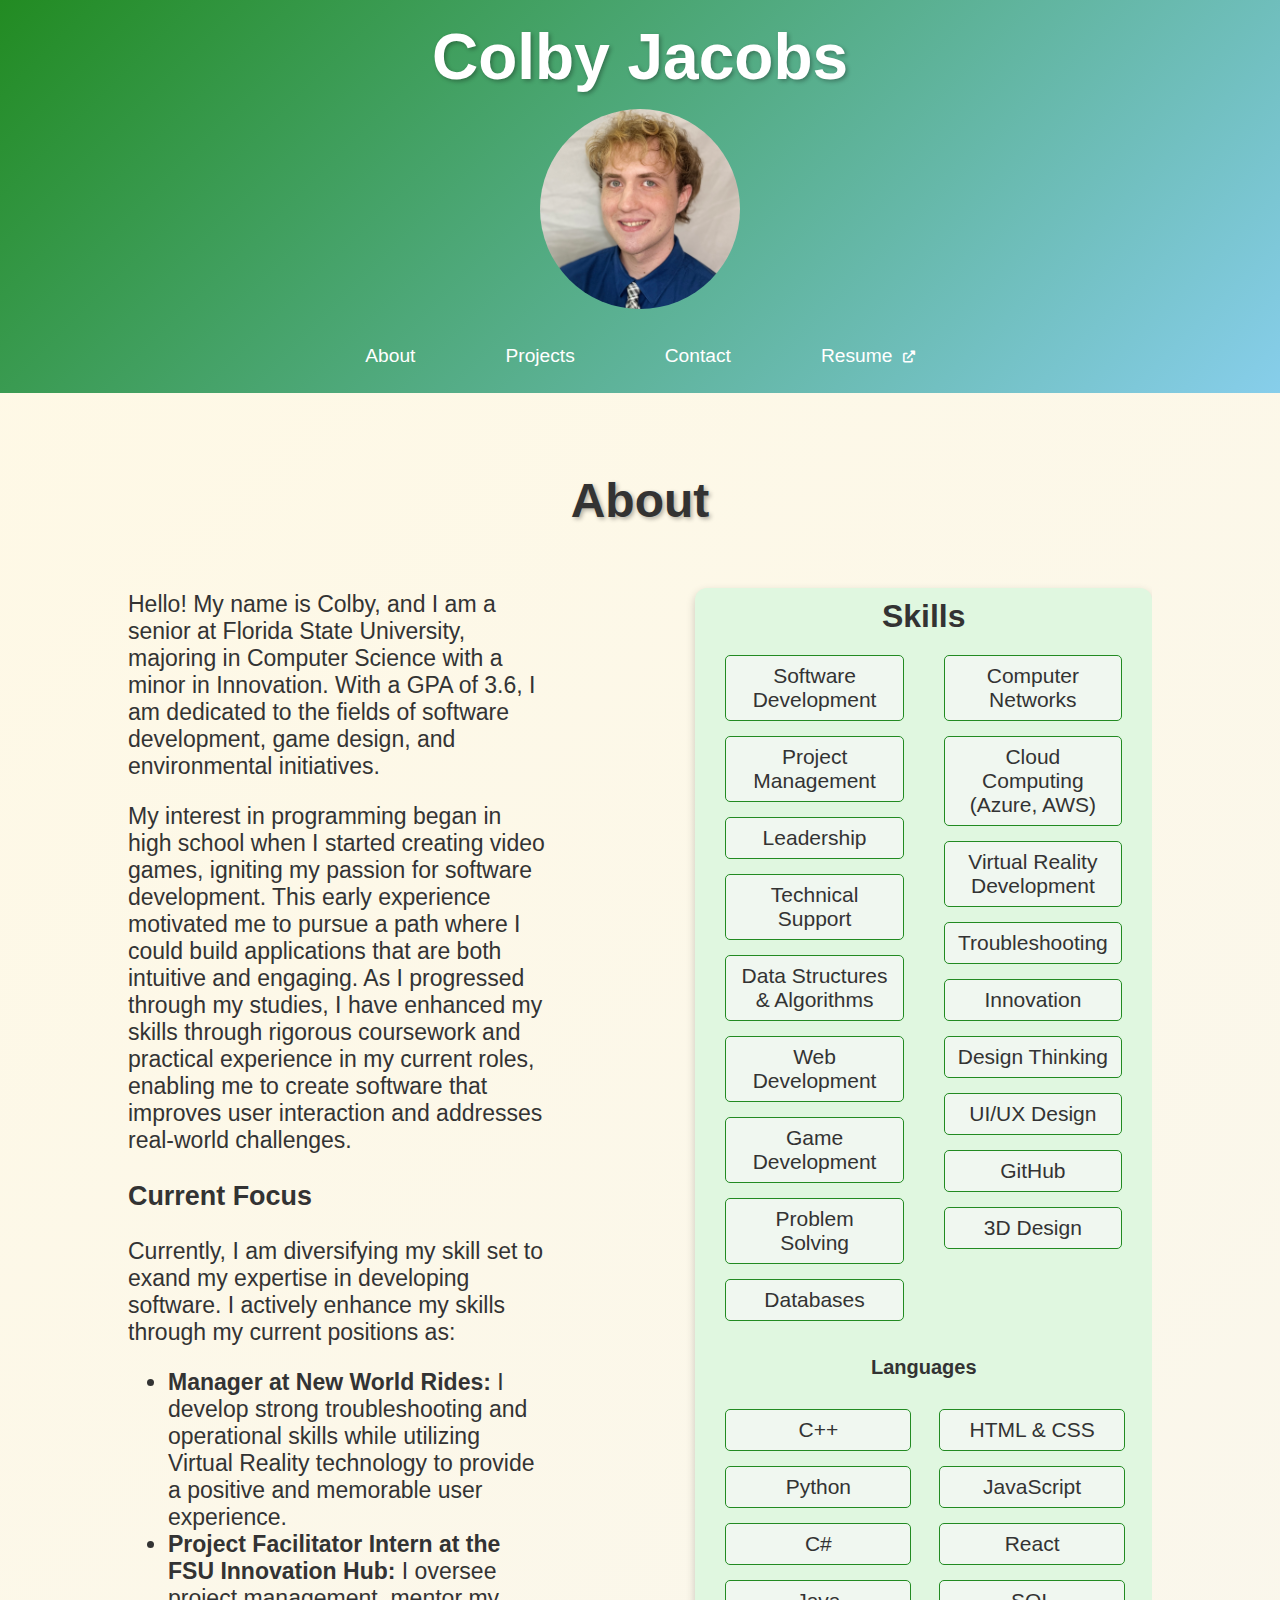
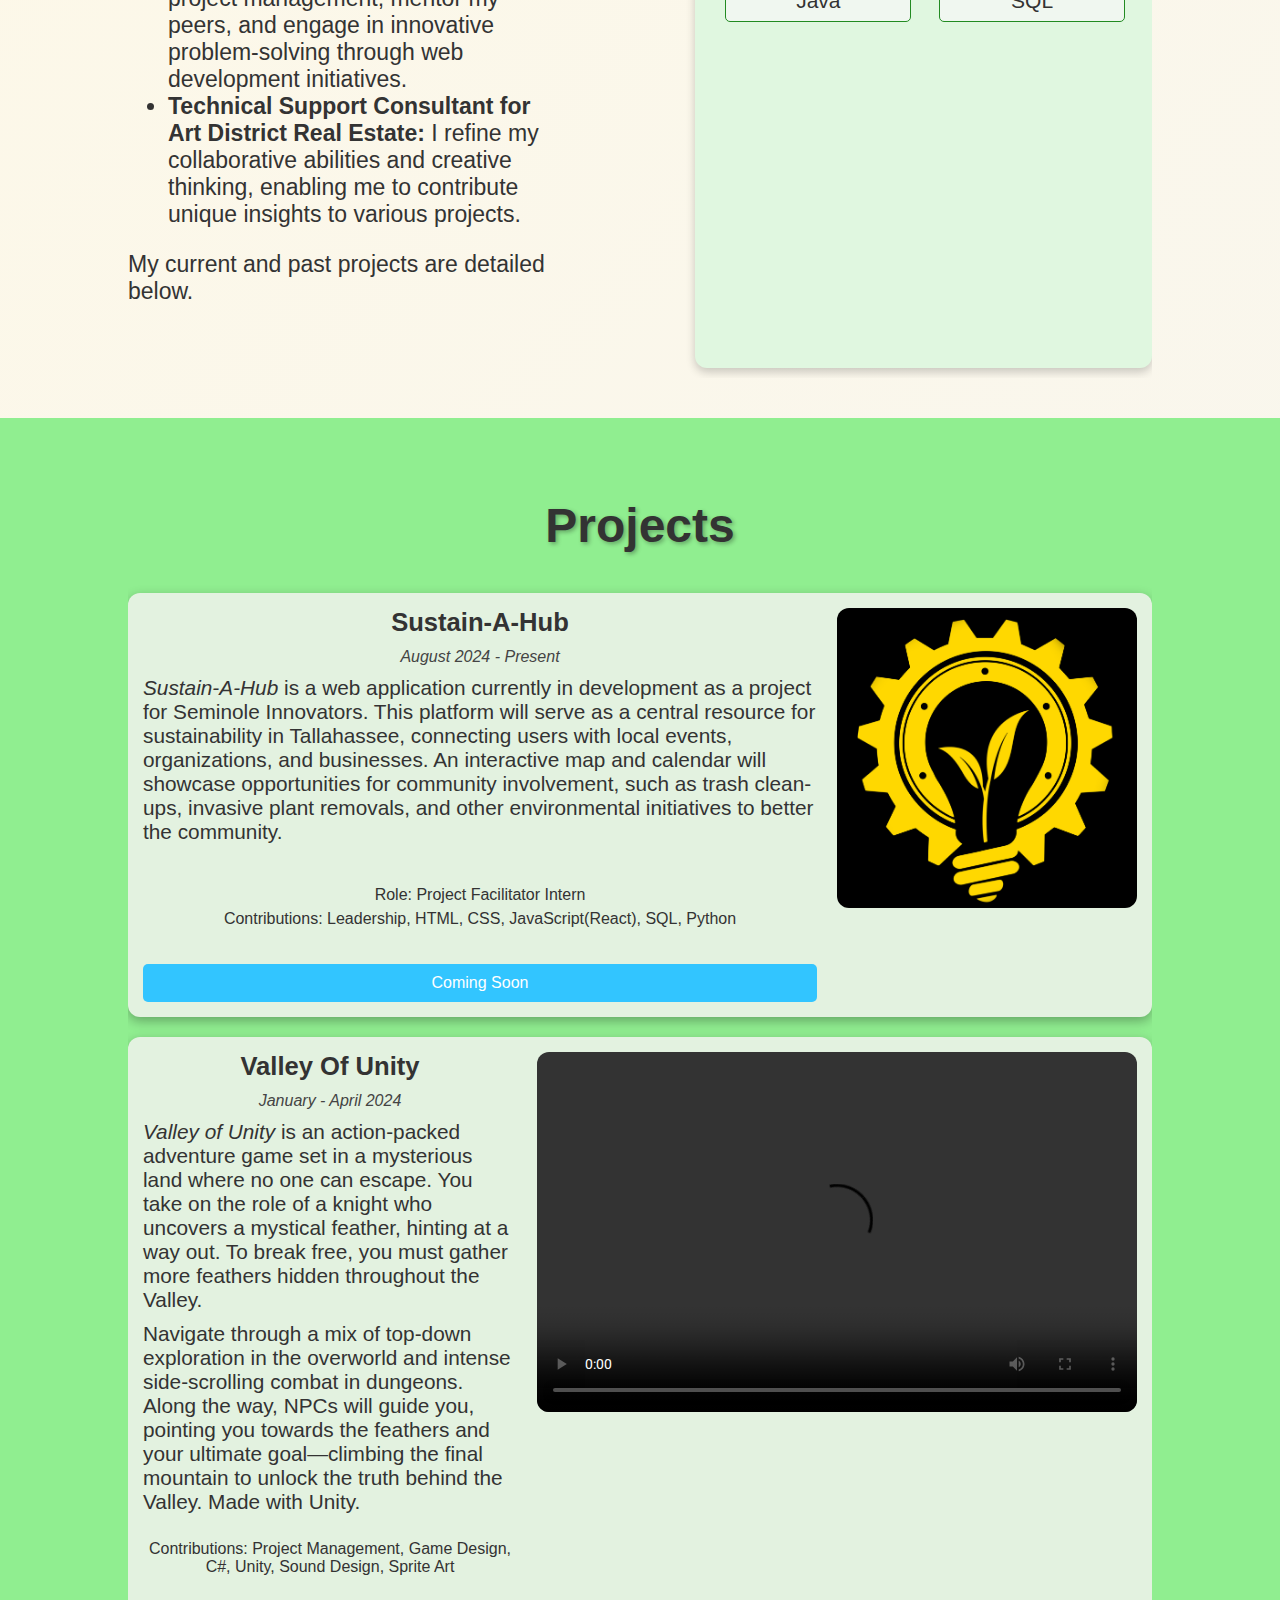
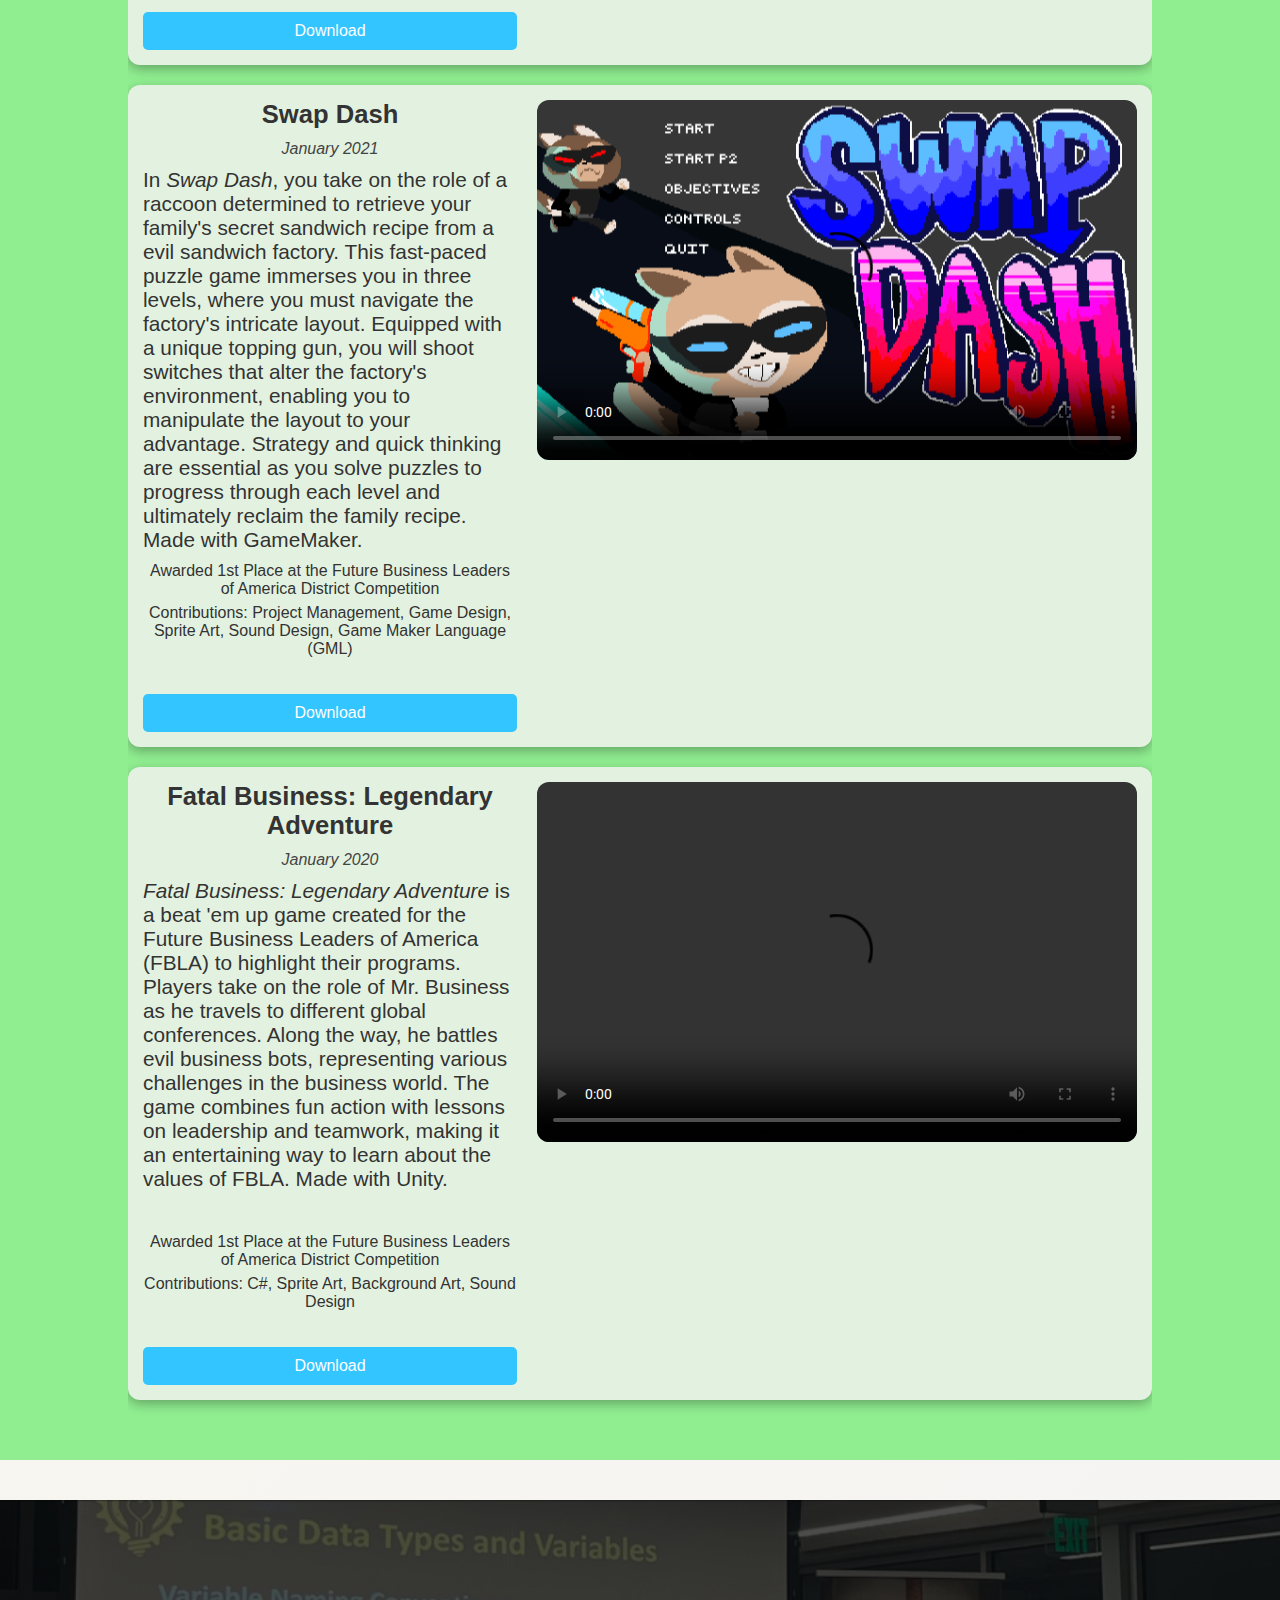
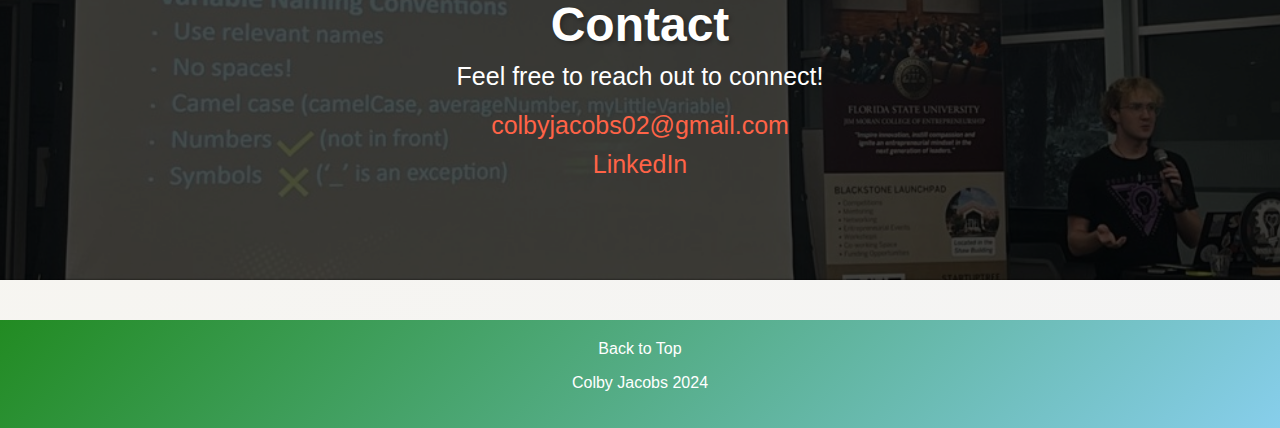
==== index.html @ 6edca294 "added external link symbol to resume button" ====
<!DOCTYPE html>
<html lang="en">
<head>
    <meta charset="UTF-8">
    <meta name="viewport" content="width=device-width, initial-scale=1.0">
    <title>Colby Jacobs' Portfolio</title>
    <link rel="stylesheet" href="styles.css">
    <link href="https://fonts.googleapis.com/css2?family=Roboto:wght@400;700&display=swap" rel="stylesheet">
    <link rel="stylesheet" href="https://cdnjs.cloudflare.com/ajax/libs/font-awesome/6.0.0-beta3/css/all.min.css">
</head>
</head>

<!-- Google tag (gtag.js) -->
<script async src="https://www.googletagmanager.com/gtag/js?id=G-H935GW9K9K"></script>
<script>
  window.dataLayer = window.dataLayer || [];
  function gtag(){dataLayer.push(arguments);}
  gtag('js', new Date());

  gtag('config', 'G-H935GW9K9K');
</script>

<div id="top"></div>
<body>
    <header>
        <div class="container">
            <h1>Colby Jacobs</h1>
            <img src="images/profile.jpg" alt="Profile Picture of Colby Jacobs" class="profile-picture">
            <nav>
                <ul>
                    <li><a href="#about">About</a></li>
                    <li><a href="#projects">Projects</a></li>
                    <li><a href="#contact">Contact</a></li>
                    <li><a href="cjacobs-resume-web.pdf" target="_blank">
                        Resume <i class="fas fa-external-link-alt"></i>
                    </a></li>
                </ul>
            </nav>
        </div>
    </header>

    <section id="about" class="about">
        <div class="container">
            <h2>About</h2>
            <div class="about-content">
                <!-- Left column for text -->
                <div class="about-text">
                    <p>
                        Hello! My name is Colby, and I am a senior at Florida State University, majoring in Computer Science with a minor in Innovation. With a GPA of 3.6, I am dedicated to the fields of software development, game design, and environmental initiatives.
                    </p>
                    
                    <p>
                        My interest in programming began in high school when I started creating video games, igniting my passion for software development. This early experience motivated me to pursue a path where I could build applications that are both intuitive and engaging. As I progressed through my studies, I have enhanced my skills through rigorous coursework and practical experience in my current roles, enabling me to create software that improves user interaction and addresses real-world challenges.                    </p>
                    
                    <h3>Current Focus</h3>
                    <p>
                        Currently, I am diversifying my skill set to exand my expertise in developing software. I actively enhance my skills through my current positions as:
                    </p>
                    
                    <ul>
                        <li><strong>Manager at New World Rides:</strong> I develop strong troubleshooting and operational skills while utilizing Virtual Reality technology to provide a positive and memorable user experience.</li>
                        <li><strong>Project Facilitator Intern at the FSU Innovation Hub:</strong> I oversee project management, mentor my peers, and engage in innovative problem-solving through web development initiatives.</li>
                        <li><strong>Technical Support Consultant for Art District Real Estate:</strong> I refine my collaborative abilities and creative thinking, enabling me to contribute unique insights to various projects.</li>
                    </ul>
                    
                    <p>
                        My current and past projects are detailed below.
                    </p>
                </div>

                <!-- Right column for skills -->
                <div class="skills-container">
                    <div class="skills-header"><b>Skills</b></div>
                    <div class="skills-lists">
                        <ul class="about-skills">
                            <li>Software Development</li>
                            <li>Project Management</li>
                            <li>Leadership</li>
                            <li>Technical Support</li>
                            <li>Data Structures & Algorithms</li>
                            <li>Web Development</li>
                            <li>Game Development</li>
                            <li>Problem Solving</li>
                            <li>Databases</li>
                        </ul>
                        <ul class="about-skills">
                            <li>Computer Networks</li>
                            <li>Cloud Computing (Azure, AWS)</li>
                            <li>Virtual Reality Development</li>
                            <li>Troubleshooting</li>
                            <li>Innovation</li>
                            <li>Design Thinking</li>
                            <li>UI/UX Design</li>
                            <li>GitHub</li>
                            <li>3D Design</li>
                        </ul>
                    </div> 
                    <p style="font-size: 20px;"><b>Languages</b></p>
                    <div class="lang-lists">
                        <ul class="about-skills">
                            <li>C++</li>
                            <li>Python</li>
                            <li>C#</li>
                            <li>Java</li>
                        </ul>
                        <ul class="about-skills">
                            <li>HTML & CSS</li>
                            <li>JavaScript</li>
                            <li>React</li>
                            <li>SQL</li>
                        </ul>      
                    </div>             
                </div>
            </div>
        </div>
    </section>

    <section id="projects" class="projects">
        <div class="container">
            <h2>Projects</h2>

            <div class="project">
                <div class="project-info">
                    <h3 class="project-title">Sustain-A-Hub</h3>
                    <p class="project-timeframe">August 2024 - Present</p>
                    <p class="project-description"><em>Sustain-A-Hub</em> is a web application currently in development as a project for Seminole Innovators. This platform will serve as a central resource for sustainability in Tallahassee, connecting users with local events, organizations, and businesses. An interactive map and calendar will showcase opportunities for community involvement, such as trash clean-ups, invasive plant removals, and other environmental initiatives to better the community.</p>
                    <p></p>
                    <p style="margin: 0 0 -10px 0;">Role: Project Facilitator Intern</p>
                    <p>Contributions: Leadership, HTML, CSS, JavaScript(React), SQL, Python </p>
                    <a href="#0" class="btn">Coming Soon</a>
                </div>
                <img src="images/Sustain-a-hub.png" alt="Sustain-A-Hub Project logo" class="project-image" style="width: 100%; height: auto;">
            </div>

            <div class="project">
                <div class="project-info">
                    <h3 class="project-title">Valley Of Unity</h3>
                    <p class="project-timeframe">January - April 2024</p>
                    <p class="project-description"><em>Valley of Unity</em> is an action-packed adventure game set in a mysterious land where no one can escape. You take on the role of a knight who uncovers a mystical feather, hinting at a way out. To break free, you must gather more feathers hidden throughout the Valley.</p>
                    <p class="project-description">Navigate through a mix of top-down exploration in the overworld and intense side-scrolling combat in dungeons. Along the way, NPCs will guide you, pointing you towards the feathers and your ultimate goal—climbing the final mountain to unlock the truth behind the Valley. Made with Unity.</p>
                    <p>Contributions: Project Management, Game Design, C#, Unity, Sound Design, Sprite Art</p>
                    <a href="https://drive.google.com/uc?export=download&id=1lDNPbVfURGzttpYYLi7DtZFWx8GDNQtU" class="btn">Download</a>
                </div>
                <video class="project-video" controls>
                    <source src="videos/valleyofunity.mp4" type="video/mp4">
                    Your browser does not support the video tag.
                </video>
            </div>
            
            <div class="project">
                <div class="project-info">
                    <h3 class="project-title">Swap Dash</h3>
                    <p class="project-timeframe">January 2021</p>
                    <p class="project-description">In <em>Swap Dash</em>, you take on the role of a raccoon determined to retrieve your family's secret sandwich recipe from a evil sandwich factory. This fast-paced puzzle game immerses you in three levels, where you must navigate the factory's intricate layout. Equipped with a unique topping gun, you will shoot switches that alter the factory's environment, enabling you to manipulate the layout to your advantage. Strategy and quick thinking are essential as you solve puzzles to progress through each level and ultimately reclaim the family recipe. Made with GameMaker.</p>
                    
                    <p style="margin: 0 0 -10px 0;">Awarded 1st Place at the Future Business Leaders of America District Competition</p>
                    <p>Contributions: Project Management, Game Design, Sprite Art, Sound Design, Game Maker Language (GML)</p>
                    <a href="https://drive.google.com/uc?export=download&id=16qneKSmQ12bWwo38MhOiFykYhA-fGAc8" class="btn">Download</a>
                </div>
                <video class="project-video" controls poster="images/swap.png">
                    <source src="videos/swap-dash.mp4" type="video/mp4">
                    Your browser does not support the video tag.
                </video>
            </div>
            
            <div class="project">
                <div class="project-info">
                    <h3 class="project-title">Fatal Business: Legendary Adventure</h3>
                    <p class="project-timeframe">January 2020</p>
                    <p class="project-description"><em>Fatal Business: Legendary Adventure</em> is a beat 'em up game created for the Future Business Leaders of America (FBLA) to highlight their programs. Players take on the role of Mr. Business as he travels to different global conferences. Along the way, he battles evil business bots, representing various challenges in the business world. The game combines fun action with lessons on leadership and teamwork, making it an entertaining way to learn about the values of FBLA. Made with Unity.</p>
                    <p></p>
                    <p style="margin: 0 0 -10px 0;">Awarded 1st Place at the Future Business Leaders of America District Competition</p>
                    <p>Contributions: C#, Sprite Art, Background Art, Sound Design</p>
                    <a href="https://drive.google.com/uc?export=download&id=1ybkEIyjGLUt0apLmZnRZWoVrBH60aLcM" class="btn">Download</a>
                </div>
                <video class="project-video" controls>
                    <source src="videos/fatal-business.mp4" type="video/mp4">
                    Your browser does not support the video tag.
                </video>
            </div>

        </div>
    </section>

    <section id="contact" class="contact">
        <div class="contact-hero">
            <div class="container">
                <h2 style="margin: -10px 0 0 0;">Contact</h2>
                <p class="contacts">Feel free to reach out to connect!</p>
                <p class="contacts a"><a href="mailto:colbyjacobs02@gmail.com">colbyjacobs02@gmail.com</a></p>
                <p class="contacts a" style="margin: 0 0 -5px 0;"><a href="https://www.linkedin.com/in/colby-jacobs">LinkedIn</a></p>
            </div>
        </div>
    </section>

    <footer>
        <div class="container">
            <a href="#top" class="back-to-top">Back to Top</a>
            <p>Colby Jacobs 2024</p>
        </div>
    </footer>

    <script src="script.js"></script>
</body>
</html>

<script>
    // Select all video elements with the class "project-video"
    const videos = document.querySelectorAll('.project-video');

    // Function to pause all videos except the one that is currently playing
    videos.forEach(video => {
        video.addEventListener('play', () => {
            videos.forEach(otherVideo => {
                if (otherVideo !== video) {
                    otherVideo.pause(); // Pause all other videos
                }
            });
        });
    });
</script>
---- styles.css ----
html {
    scroll-behavior: smooth;
}

@font-face {
    font-family: 'Frutiger';
    src: url('frutiger.ttf') format('truetype'); 
    font-weight: normal;
    font-style: normal;
}

body {
    font-family: 'Frutiger', Arial, Helvetica, sans-serif; /* Fallbacks */
    background: linear-gradient(135deg, #FFF9E5, #F4F4F4); /* Light Cream to a lighter background */
    color: #333;
    margin: 0;
    padding: 0;
}

.container {
    width: 80%;
    margin: auto;
    overflow: hidden;
}

header {
    background: linear-gradient(135deg, #228B22, #87CEEB); /* Forest Green to Sky Blue */
    color: white;
    padding: 10px 0;
}

header .container {
    display: flex;
    flex-direction: column;
    align-items: center;
    justify-content: center; /* Ensures the content is centered vertically */
    text-align: center;
}

.profile-picture {
    width: 200px;
    height: 200px;
    border-radius: 50%;
    object-fit: cover;
    margin-top: 10px;
    margin-bottom: 20px; /* Adds space below the image */
}

header h1 {
    text-align: center;
    font-size: 4em;
    margin: 10px 0 5px 0;
    text-shadow: 2px 2px 4px rgba(0, 0, 0, 0.3); /* Text shadow for depth */
}

header h2, h2 {
    text-align: center;
    font-size: 3em; /* Ensuring consistent header size */
    text-shadow: 2px 2px 4px rgba(0, 0, 0, 0.3); /* Text shadow for depth */
}

nav {
    text-align: center;
}

nav ul {
    list-style-type: none;
    display: flex;
    justify-content: center; /* Centers the nav items */
    gap: 60px; /* Adds space between the links */
    clear: left;   
    padding: 0;
}

nav ul li a {
    padding: 10px 15px;
    text-decoration: none;
    color: white;
    font-size: 1.2em;
    transition: background-color 0.3s, color 0.3s; /* Smooth transition for hover effects */
}

nav ul li a:hover {
    background-color: #FF6347; /* Salmon Pink accent color */
    color: #FFF9E5; /* Light Cream text */
    border-radius: 5px; /* Rounded corners for the hover effect */
}

.fa-external-link-alt {
    font-size: 12px; /* Adjust the size of the icon */
    margin-left: 5px; /* Space between the text and icon */
    vertical-align: middle; /* Align with the text */
}

.about .container {
    display: flex;
    flex-direction: column;
    align-items: center;
}

.about-content {
    display: flex;
    justify-content: space-between;
    width: 100%;
    max-width: 1200px; /* Ensures a reasonable max width for the content */
}

.about-text {
    width: 65%; /* Allocating 65% width to the text */
    text-align: left;
    margin-bottom: 50px; /* Increased space below the about text */
    margin-right: 150px;
    font-size: 23px;
}

.skills-container {
    display: flex; /* Use flexbox for the container */
    flex-direction: column; /* Column layout for header and lists */
    align-items: center; /* Center-align items */
    background-color: #e0f7e0; /* Light green background */
    padding: 10px; /* Padding around the skills section */
    border-radius: 12px; /* Rounded corners for aesthetics */
    margin-top: 20px; /* Space above the skills section */
    margin-bottom: 10px;
    box-shadow: 0 4px 10px rgba(0, 0, 0, 0.2); /* Box shadow for depth */
}

.skills-header {
    font-size: 2em; /* Adjust size for skills header */
    margin-bottom: 10px; /* Space below the header */
}

.skills-lists {
    display: flex; /* Flexbox for the lists */
    justify-content: space-between; /* Distribute space evenly between lists */
    width: 100%; /* Full width for alignment */
    margin-top: 10px; /* Space above the lists */
}
.lang-lists {
    display: flex; /* Use flexbox for layout */
    justify-content: space-between; /* Space between the lists */
    width: 100%; /* Full width for alignment */
    margin-top: 10px; /* Space above the lists */
}

.lang-lists .about-skills {
    flex: 1; /* Each list takes equal space */
    margin-right: 8px; /* Space between the two lists */
}

.lang-lists .about-skills:last-child {
    margin-right: 17px; /* No margin on the last list */
}

.about-skills {
    list-style-type: none; /* Remove default bullet points */
    margin: 0 20px; /* Space between the lists */
    padding: 0; /* Remove default padding */
    flex: 1; /* Allow lists to grow equally */
    font-size: 21px;
}

.about-skills li {
    margin-bottom: 15px; /* Add spacing between each skill */
    padding: 8px 12px;
    background-color: #f0f7f0; /* Light green background */
    border: 1px solid #228B22; /* Subtle Forest Green border */
    border-radius: 5px;
    transition: background-color 0.3s, color 0.3s; /* Smooth transition for hover effects */
}

.hero {
    padding: 20px 0;
    text-align: center;
    background: #f4f4f4;
}

.about, .contact, .projects {
    padding: 40px 0;
    text-align: center;
}

.projects {
    background-color: lightgreen; /* Background for projects section */
}

.project {
    display: flex;
    align-items: flex-start; /* Aligns content properly */
    background: #e3f2e0; /* Light background for project cards */
    margin: 20px 0;
    padding: 15px;
    border-radius: 12px; /* Rounded corners for cards */
    box-shadow: 0 4px 12px rgba(0, 0, 0, 0.3); /* Box shadow for cards */
    transition: transform 0.2s
}

.project:hover {
    transform: translateY(-3px); /* Slightly raise effect on hover */
    background: linear-gradient(135deg, #e3f2e0 70%, #FF7F50 30%);
}

.project-info {
    flex: 1; /* Text section takes remaining space */
    padding-right: 20px; /* Adds space between text and image */
    display: flex;
    flex-direction: column; /* Stacks the text and button vertically */
    justify-content: space-between; /* Distributes space between elements */
}

.project-timeframe {
    font-style: italic;
    color: #444444; /* Lighter black */
    margin-bottom: 10px;
}

.project-title {
    font-size: 1.6em;
    margin: 0 0 -5px 0;
}

.project-description {
    font-size: 1.3em;
    margin: 0 0 10px 0;
    text-align: left;
}

.project-video{
    width: 100%; /* Make the video/image take full width */
    height: 360px; /* Set a fixed height */
    max-width: 600px; /* Set a maximum width to control the size */
    object-fit: cover; /* Ensures aspect ratio is maintained */
    border-radius: 12px; /* Optional: matches the card's border radius */
}

.project-image {
    width: 50%; /* Ensure the image takes full width */
    height: auto; /* Maintain aspect ratio */
    max-width: 300px; /* Set a maximum width to control the size */
    margin: 0; /* Reset margin */
    display: block; /* Make sure the image behaves like a block element */
    border-radius: 12px; /* Optional: matches the card's border radius */
}

.btn {
    display: inline-block;
    background: #32c5ff; /* boo */
    color: white;
    padding: 10px 15px;
    text-decoration: none;
    border-radius: 5px;
    transition: background 0.3s, transform 0.2s; /* Reduced movement on hover */
    margin-top: 20px; /* Adds spacing above the button */
}

.btn:hover {
    background: #1f7699; /* Darker shade */
    transform: scale(1.03); /* Slightly grow on hover */
}

/* Contact section hero image styling */
.contact-hero {
    background-image: url('images/banner.jfif'); /* Update with the path to your image */
    background-size: cover;
    background-position: center;
    background-repeat: no-repeat;
    height: 380px; /* Adjust height for hero */
    position: relative;
    color: white; /* Ensures text is visible on the image */
    text-align: center;
}

.contact-hero .container {
    position: absolute; /* Make the container absolute to cover the hero */
    top: 0; /* Position at the top */
    left: 0; /* Position at the left */
    width: 100%; /* Full width */
    height: 100%; /* Full height */
    background-color: rgba(0, 0, 0, 0.7); /* Semi-transparent background for better text visibility */
    display: flex; /* Use flexbox for centering */
    flex-direction: column; /* Align items vertically */
    justify-content: center; /* Center items vertically */
    align-items: center; /* Center items horizontally */
}

.contacts {
    font-size: 25px;
    margin: 10px 0 10px 0;
}

.contacts a {
    color: #FF6347; /* Bright coral for links */
    text-decoration: none; /* Remove underline for cleaner look */
    transition: color 0.3s; /* Add transition for smooth hover effect */
}

.contacts a:hover {
    color: #87CEEB; /* Change color on hover to sky blue */
    text-decoration: underline; /* Optional: add underline on hover */
}

.back-to-top {
    color: white; /* Set the text color to white */
    text-decoration: none; /* Remove underline from link */
    display: block; /* Make it block to ensure it appears above other text */
    margin-bottom: 10px; /* Add space below the link */
    transition: color 0.3s; /* Smooth transition for color */
}

/* Optional: Color change on hover */
.back-to-top:hover {
    color: rgba(255, 255, 255, 0.8); /* Slightly change color on hover */
}

footer {
    background: linear-gradient(135deg, #228B22, #87CEEB); /* Forest Green to Sky Blue */
    color: white;
    padding: 20px;
    text-align: center;
}
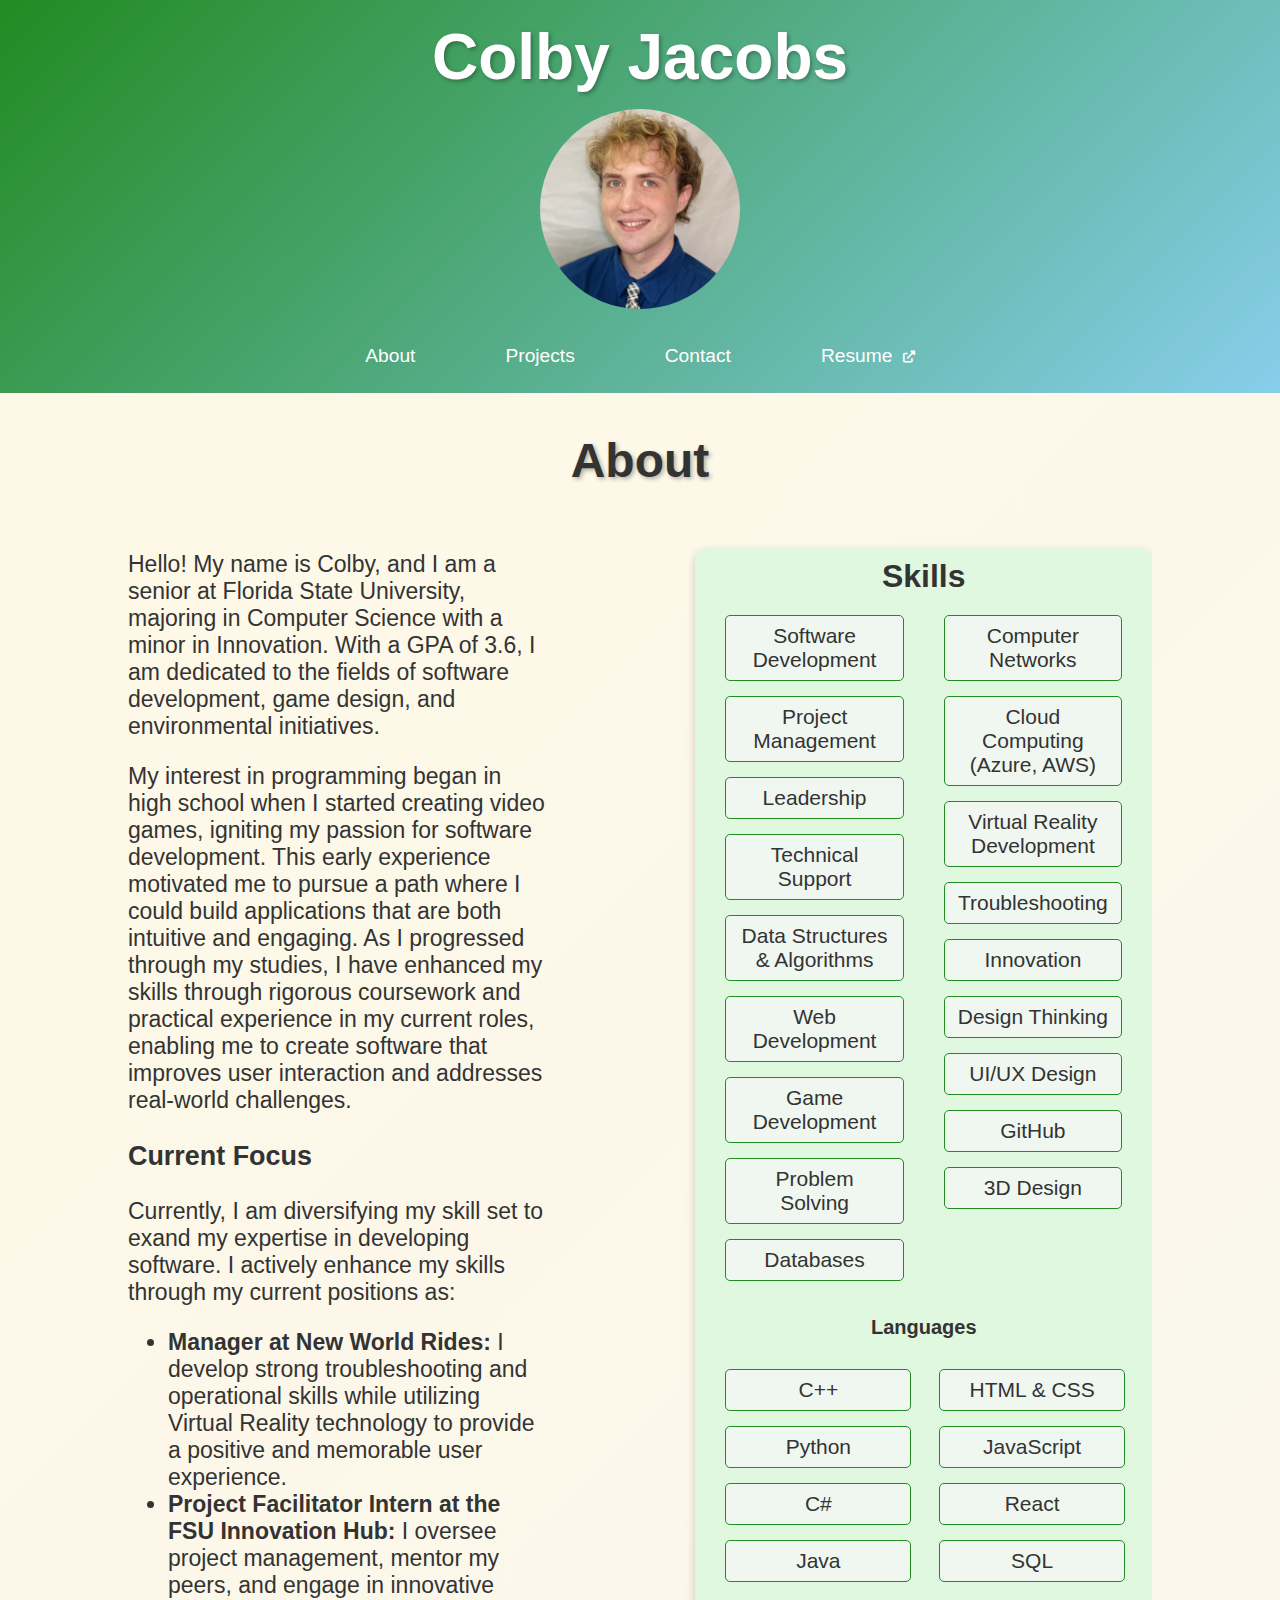
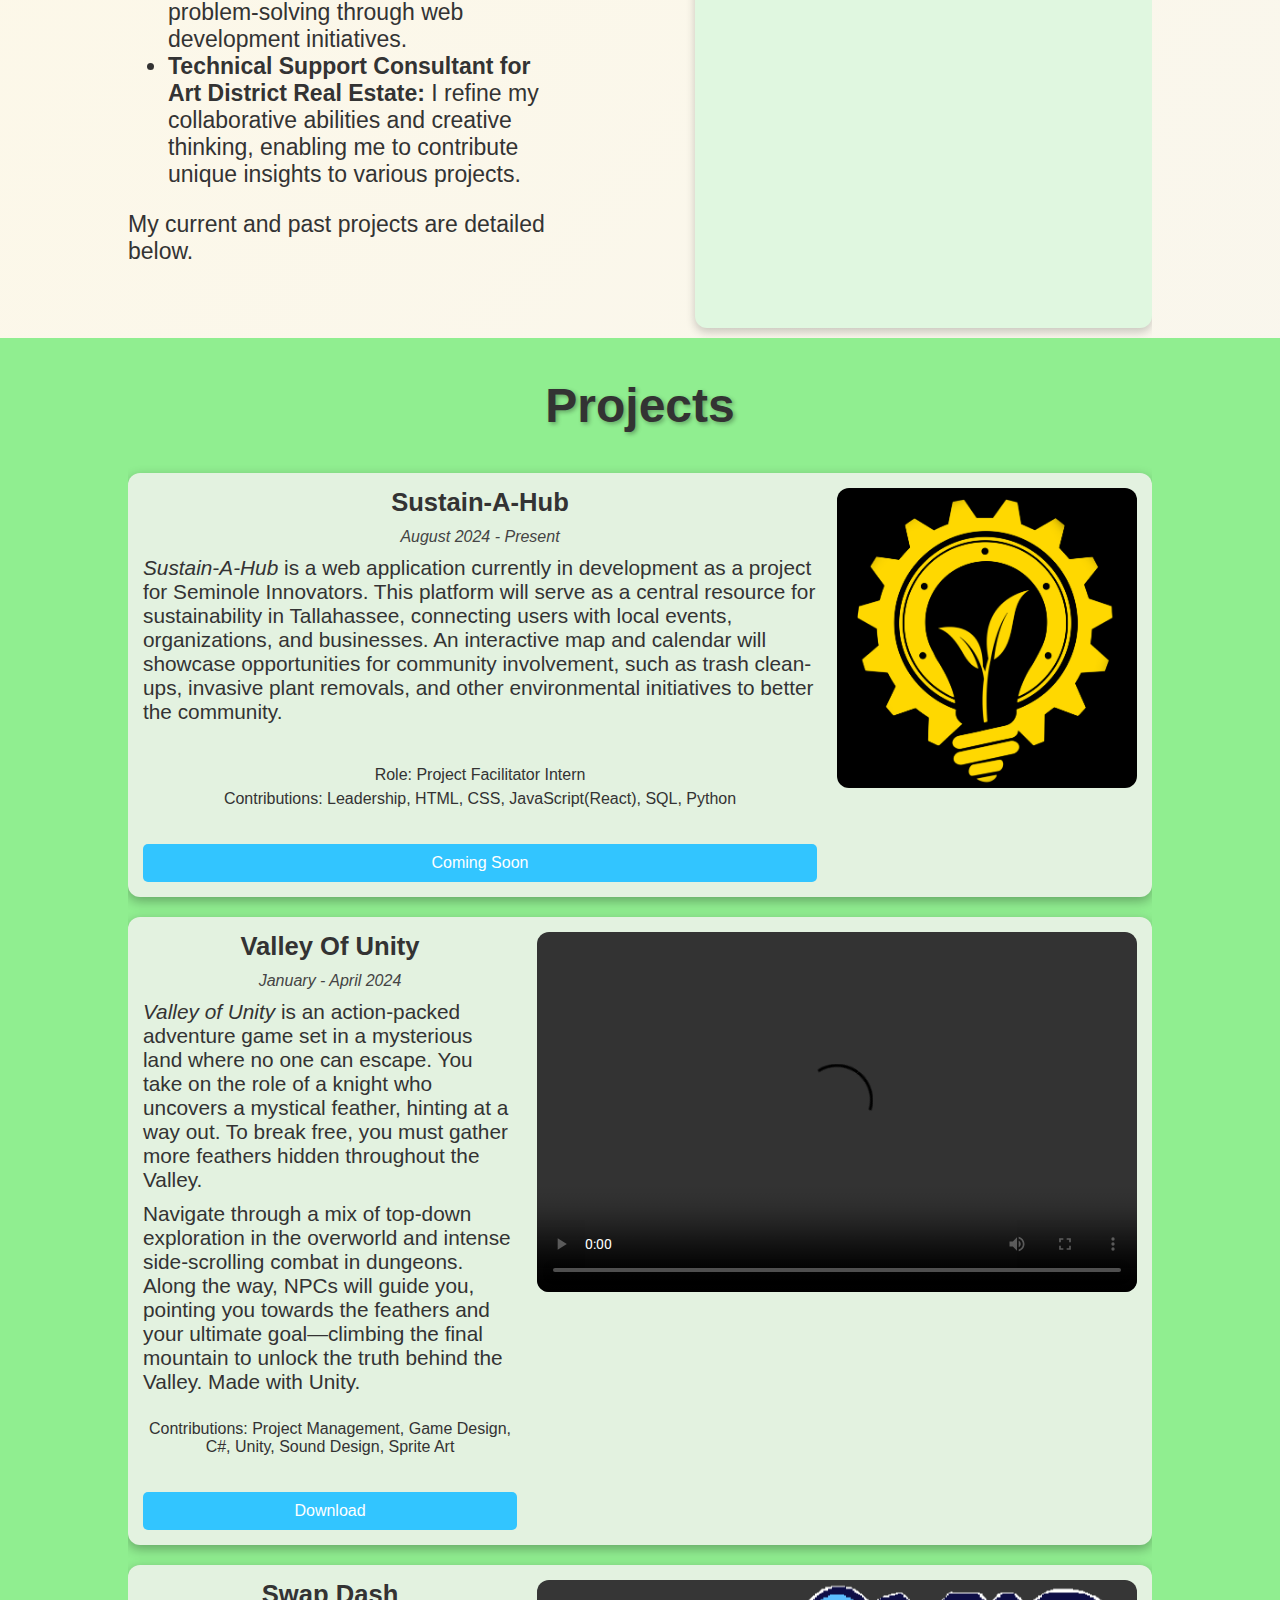
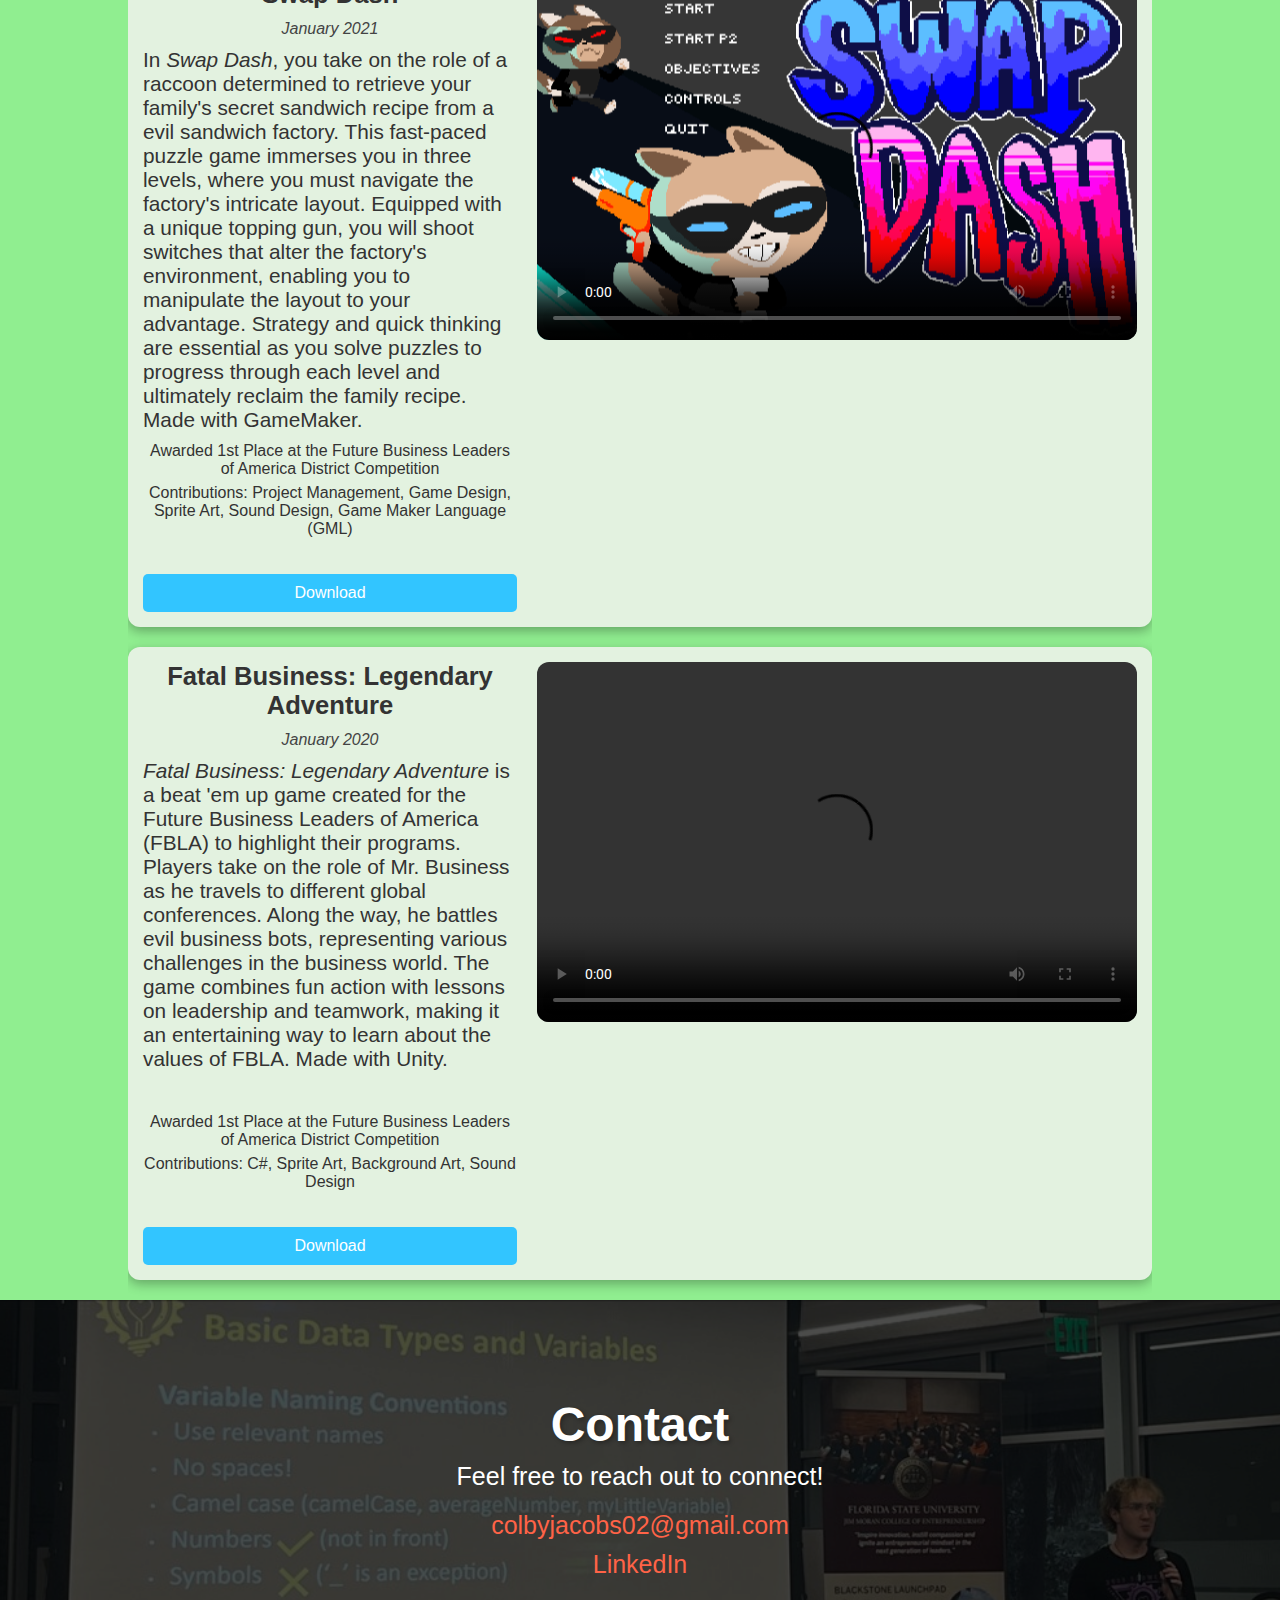
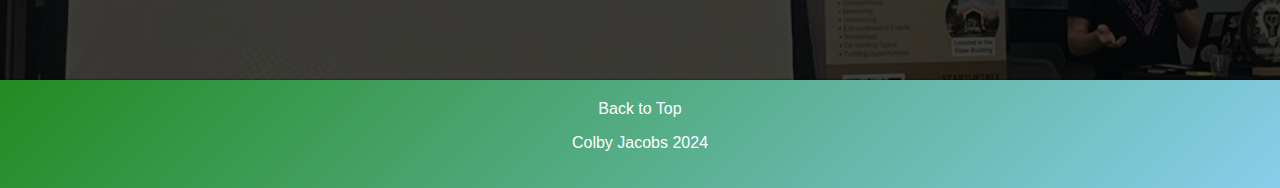
==== commit 2fa3e879: "added preview icons and favicon icons" ====
--- a/index.html
+++ b/index.html
@@ -3,7 +3,26 @@
 <head>
     <meta charset="UTF-8">
     <meta name="viewport" content="width=device-width, initial-scale=1.0">
-    <title>Colby Jacobs' Portfolio</title>
+    <title>Colby Jacobs Portfolio</title>
+    
+    <!-- Favicon -->
+    <link rel="icon" type="image/png" href="images/Sustain-a-hub.png" sizes="32x32">
+
+    <!-- Open Graph Meta Tags for Social Media -->
+    <meta property="og:title" content="Colby Jacobs Portfolio">
+    <meta property="og:description" content="Colby Jacobs Portfolio">
+    <meta property="og:image" content="images/profile.jpg">
+    <meta property="og:url" content="https://coblyjobly.github.io">
+
+    <!-- Twitter Card Meta Tags -->
+    <meta name="twitter:card" content="summary_large_image">
+    <meta name="twitter:title" content="Colby Jacobs Portfolio">
+    <meta name="twitter:description" content="Colby Jacobs Portfolio">
+    <meta name="twitter:image" content="images/profile.jpg">
+
+    <!-- Apple Touch Icon -->
+    <link rel="apple-touch-icon" href="images/profile.jpg">
+    
     <link rel="stylesheet" href="styles.css">
     <link href="https://fonts.googleapis.com/css2?family=Roboto:wght@400;700&display=swap" rel="stylesheet">
     <link rel="stylesheet" href="https://cdnjs.cloudflare.com/ajax/libs/font-awesome/6.0.0-beta3/css/all.min.css">
--- a/styles.css
+++ b/styles.css
@@ -176,7 +176,7 @@
 }
 
 .about, .contact, .projects {
-    padding: 40px 0;
+    padding: 0px 0;
     text-align: center;
 }
 
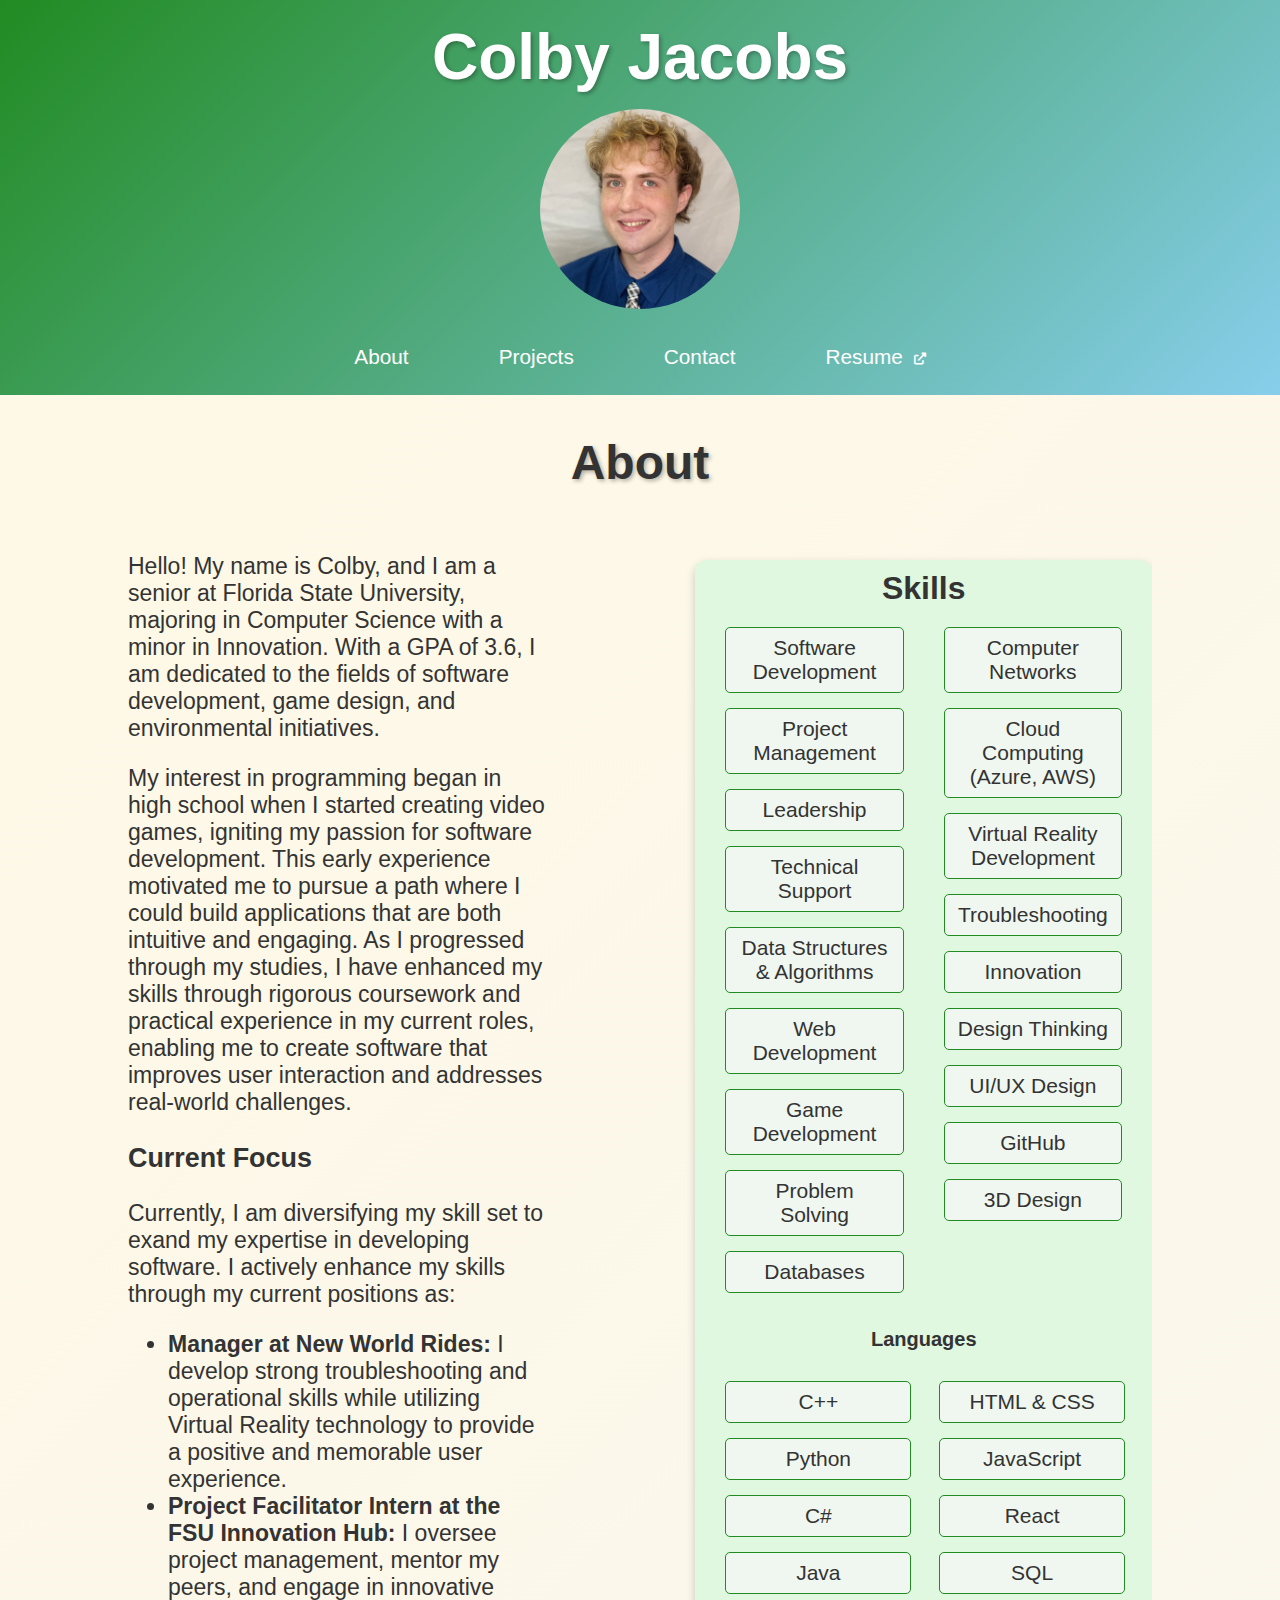
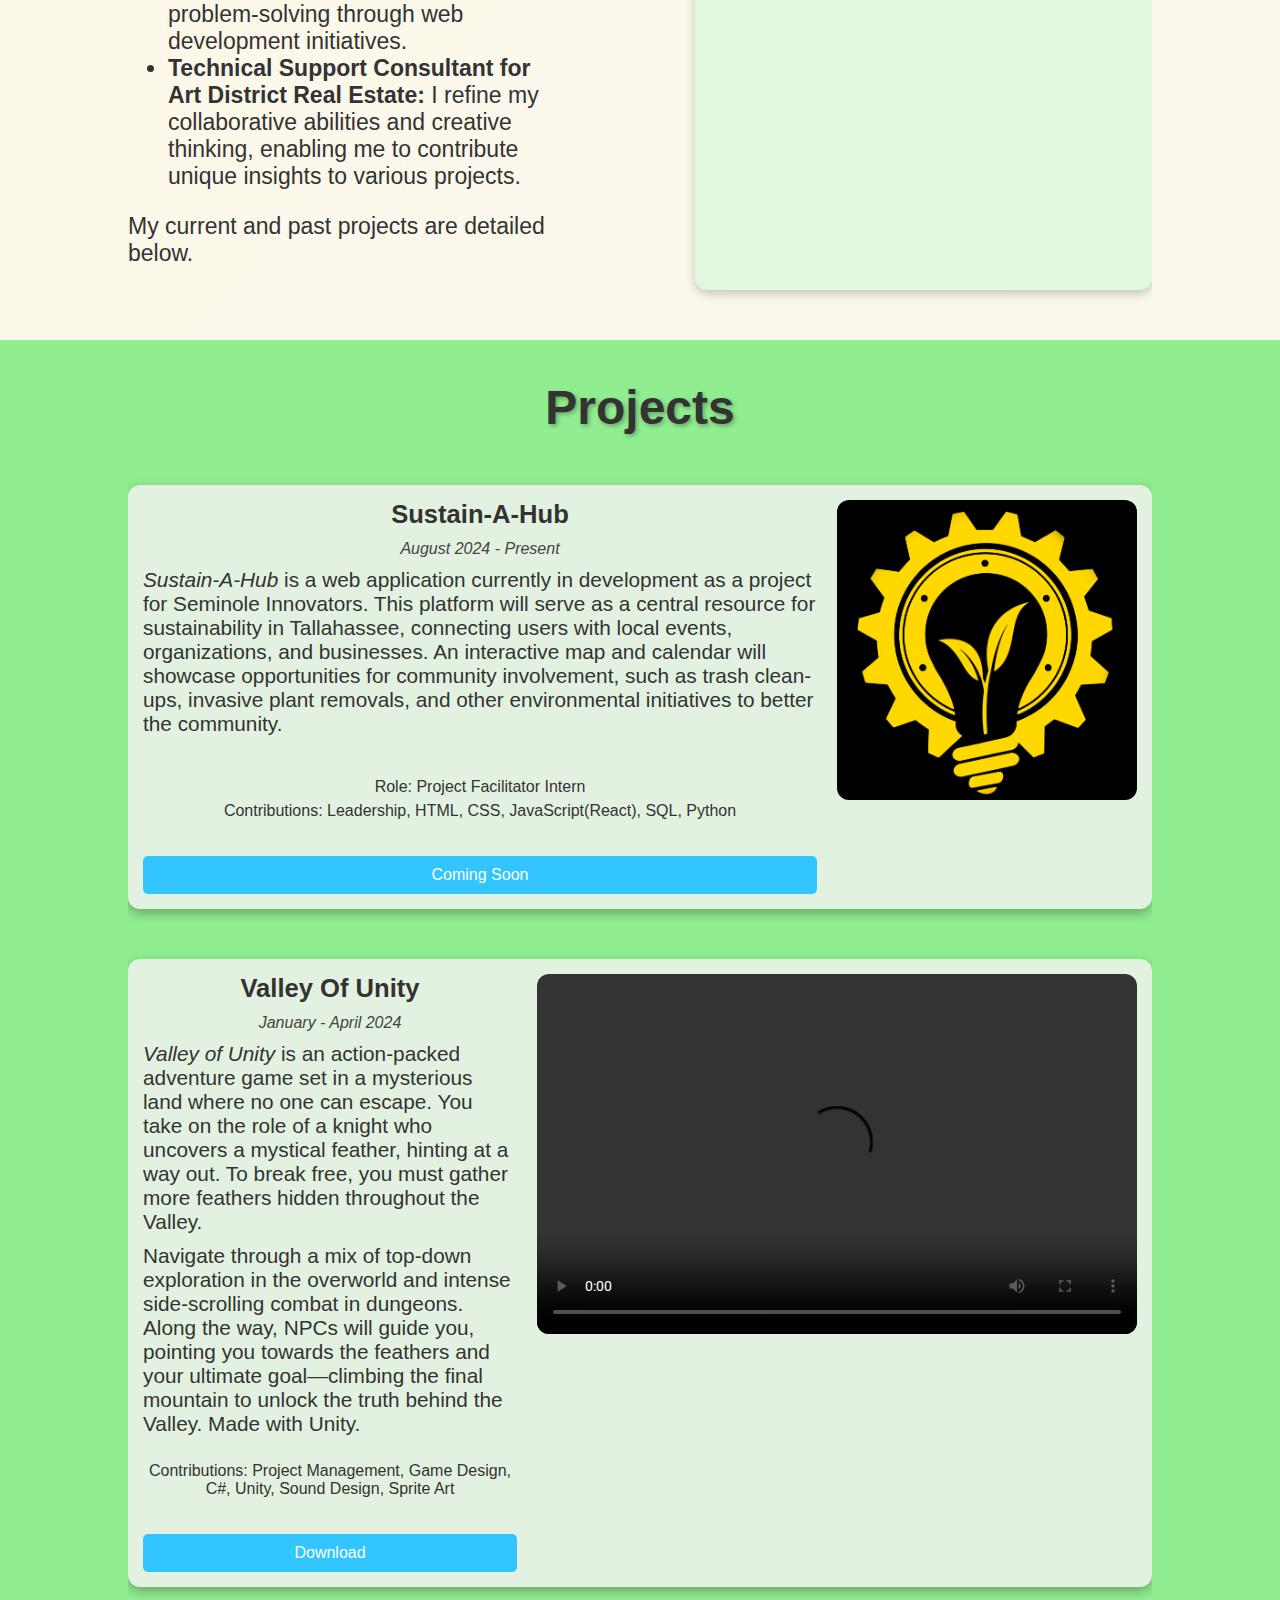
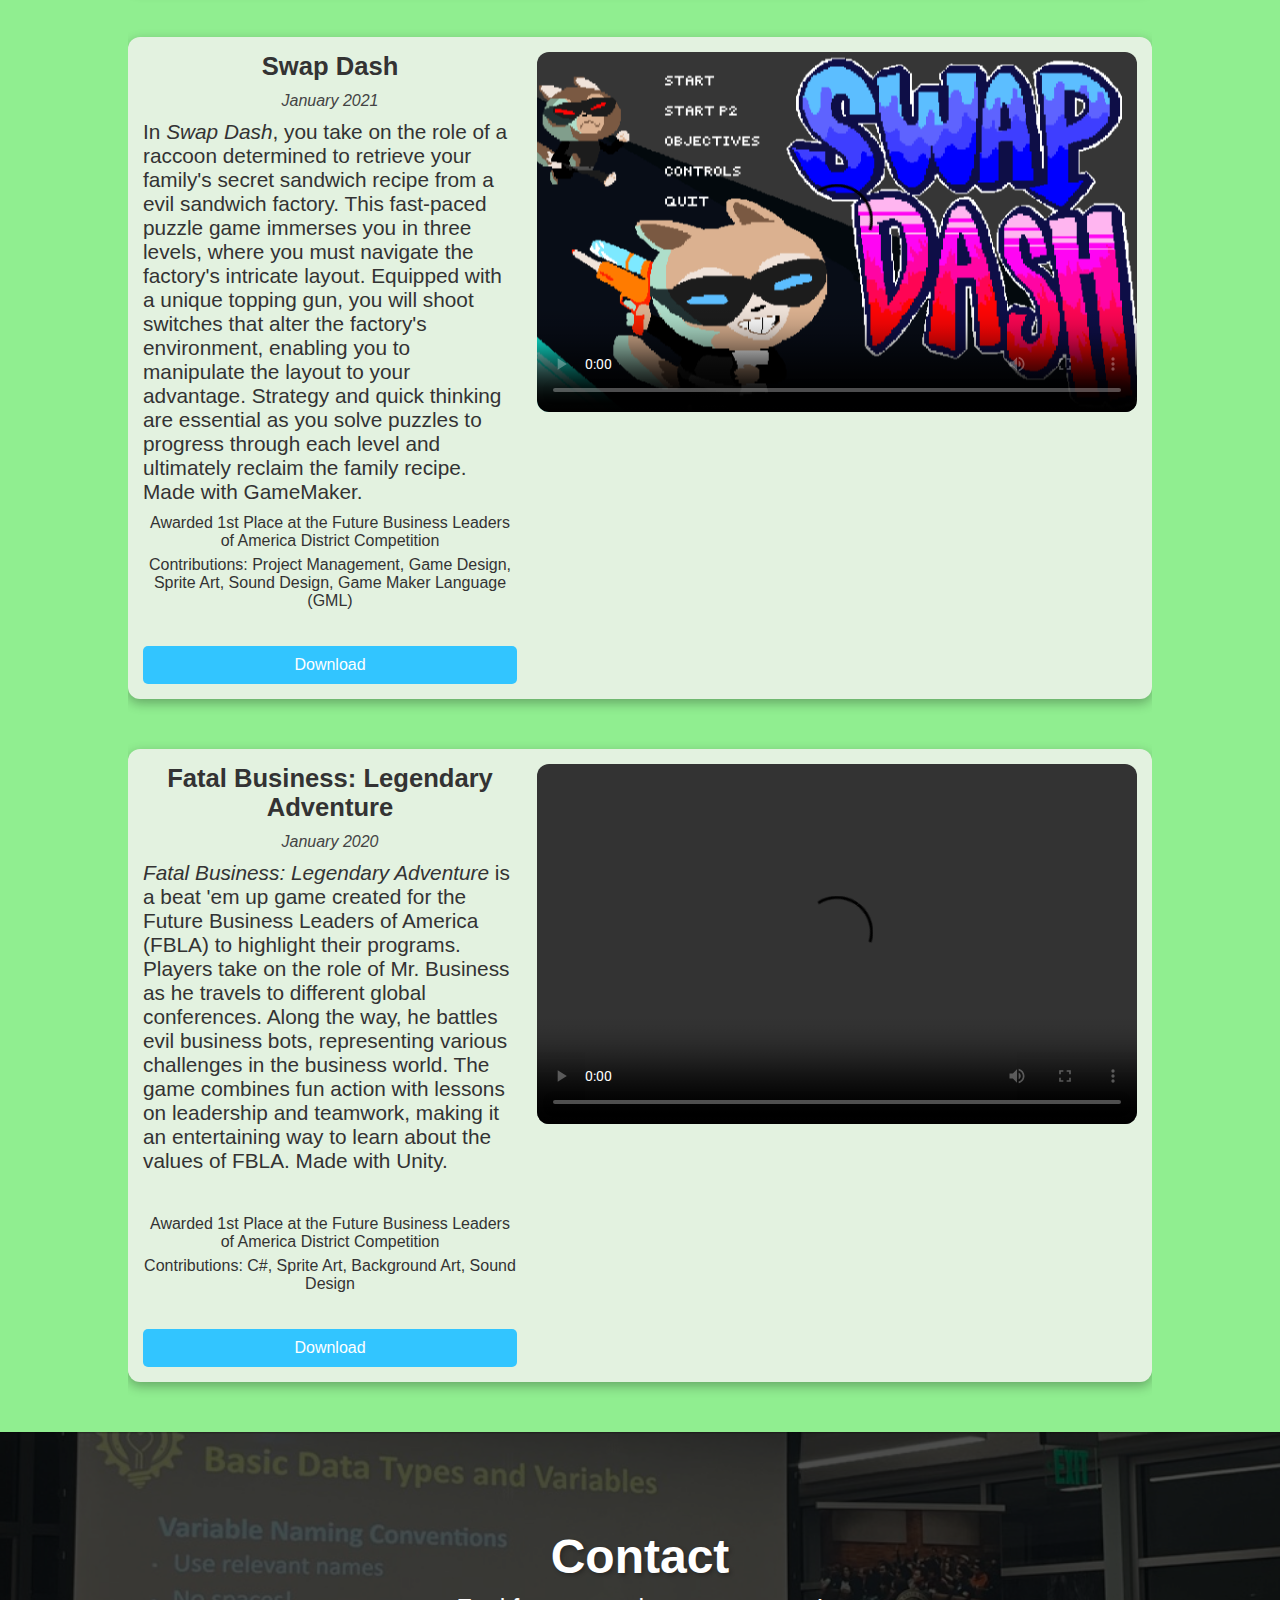
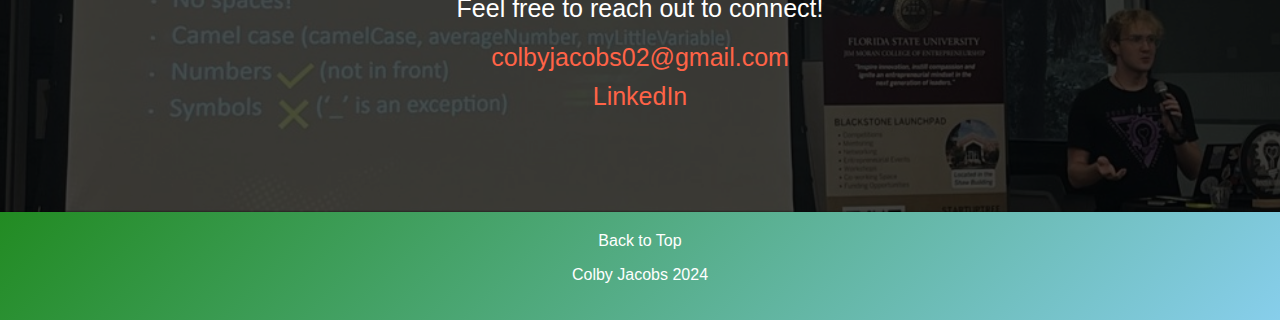
==== commit 0faafec2: "added space between projects" ====
--- a/index.html
+++ b/index.html
@@ -4,7 +4,7 @@
     <meta charset="UTF-8">
     <meta name="viewport" content="width=device-width, initial-scale=1.0">
     <title>Colby Jacobs Portfolio</title>
-    
+
     <!-- Favicon -->
     <link rel="icon" type="image/png" href="images/Sustain-a-hub.png" sizes="32x32">
 
--- a/styles.css
+++ b/styles.css
@@ -76,7 +76,7 @@
     padding: 10px 15px;
     text-decoration: none;
     color: white;
-    font-size: 1.2em;
+    font-size: 1.3em;
     transition: background-color 0.3s, color 0.3s; /* Smooth transition for hover effects */
 }
 
@@ -120,8 +120,8 @@
     background-color: #e0f7e0; /* Light green background */
     padding: 10px; /* Padding around the skills section */
     border-radius: 12px; /* Rounded corners for aesthetics */
-    margin-top: 20px; /* Space above the skills section */
-    margin-bottom: 10px;
+    margin-top: 30px; /* Space above the skills section */
+    margin-bottom: 50px;
     box-shadow: 0 4px 10px rgba(0, 0, 0, 0.2); /* Box shadow for depth */
 }
 
@@ -188,7 +188,7 @@
     display: flex;
     align-items: flex-start; /* Aligns content properly */
     background: #e3f2e0; /* Light background for project cards */
-    margin: 20px 0;
+    margin: 50px 0;
     padding: 15px;
     border-radius: 12px; /* Rounded corners for cards */
     box-shadow: 0 4px 12px rgba(0, 0, 0, 0.3); /* Box shadow for cards */
@@ -288,6 +288,7 @@
     margin: 10px 0 10px 0;
 }
 
+
 .contacts a {
     color: #FF6347; /* Bright coral for links */
     text-decoration: none; /* Remove underline for cleaner look */
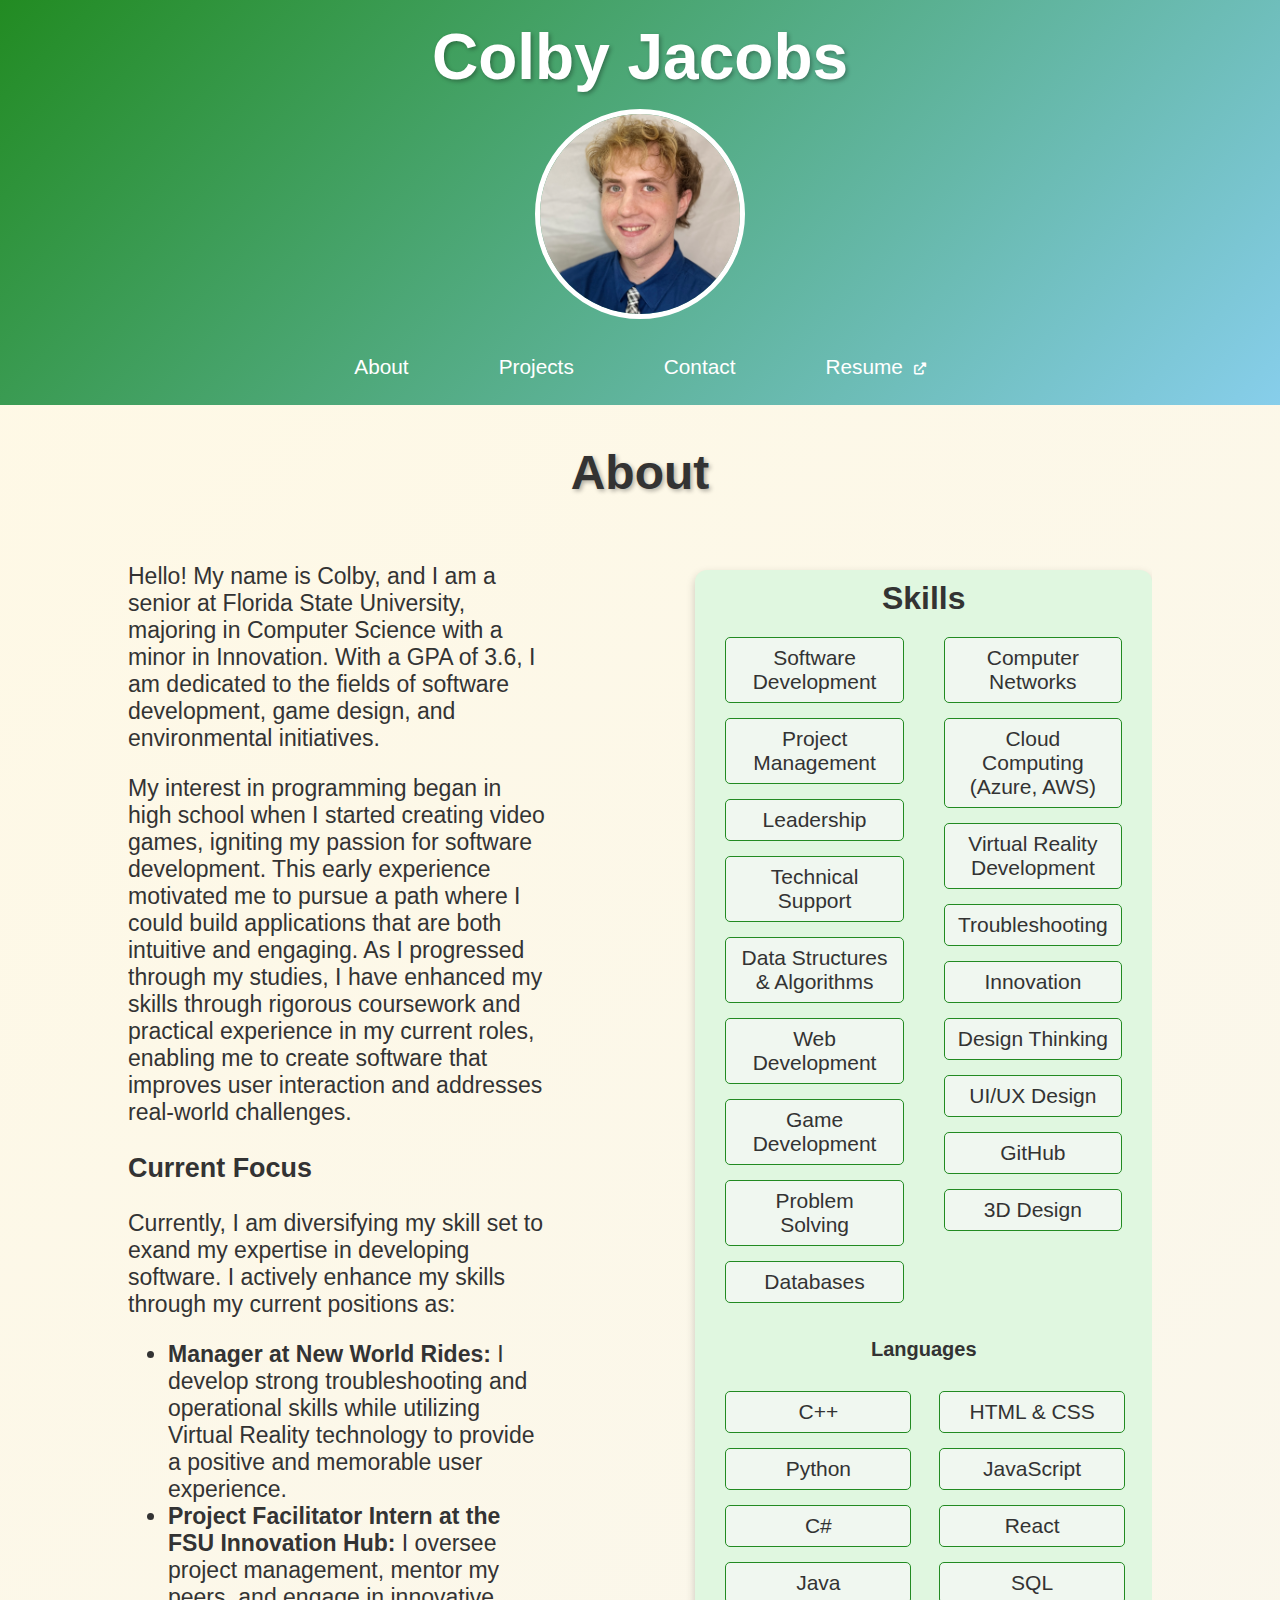
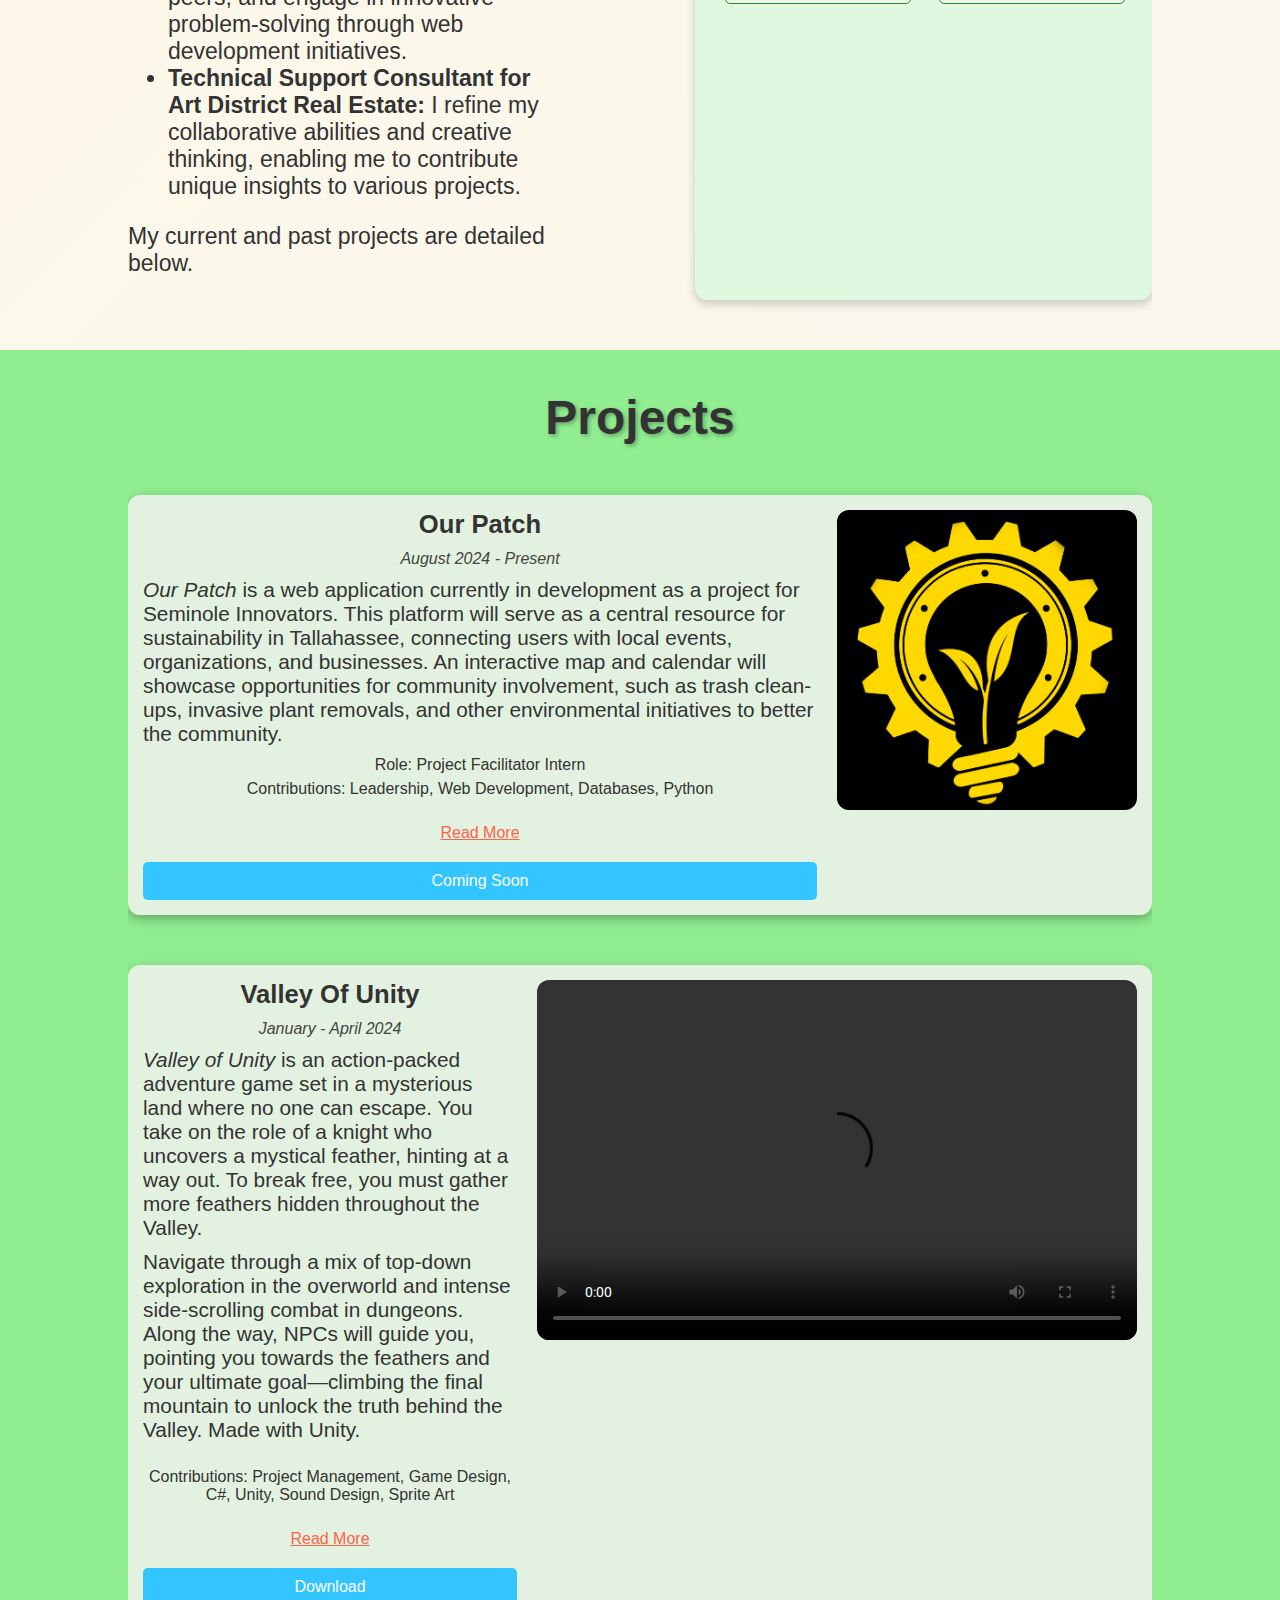
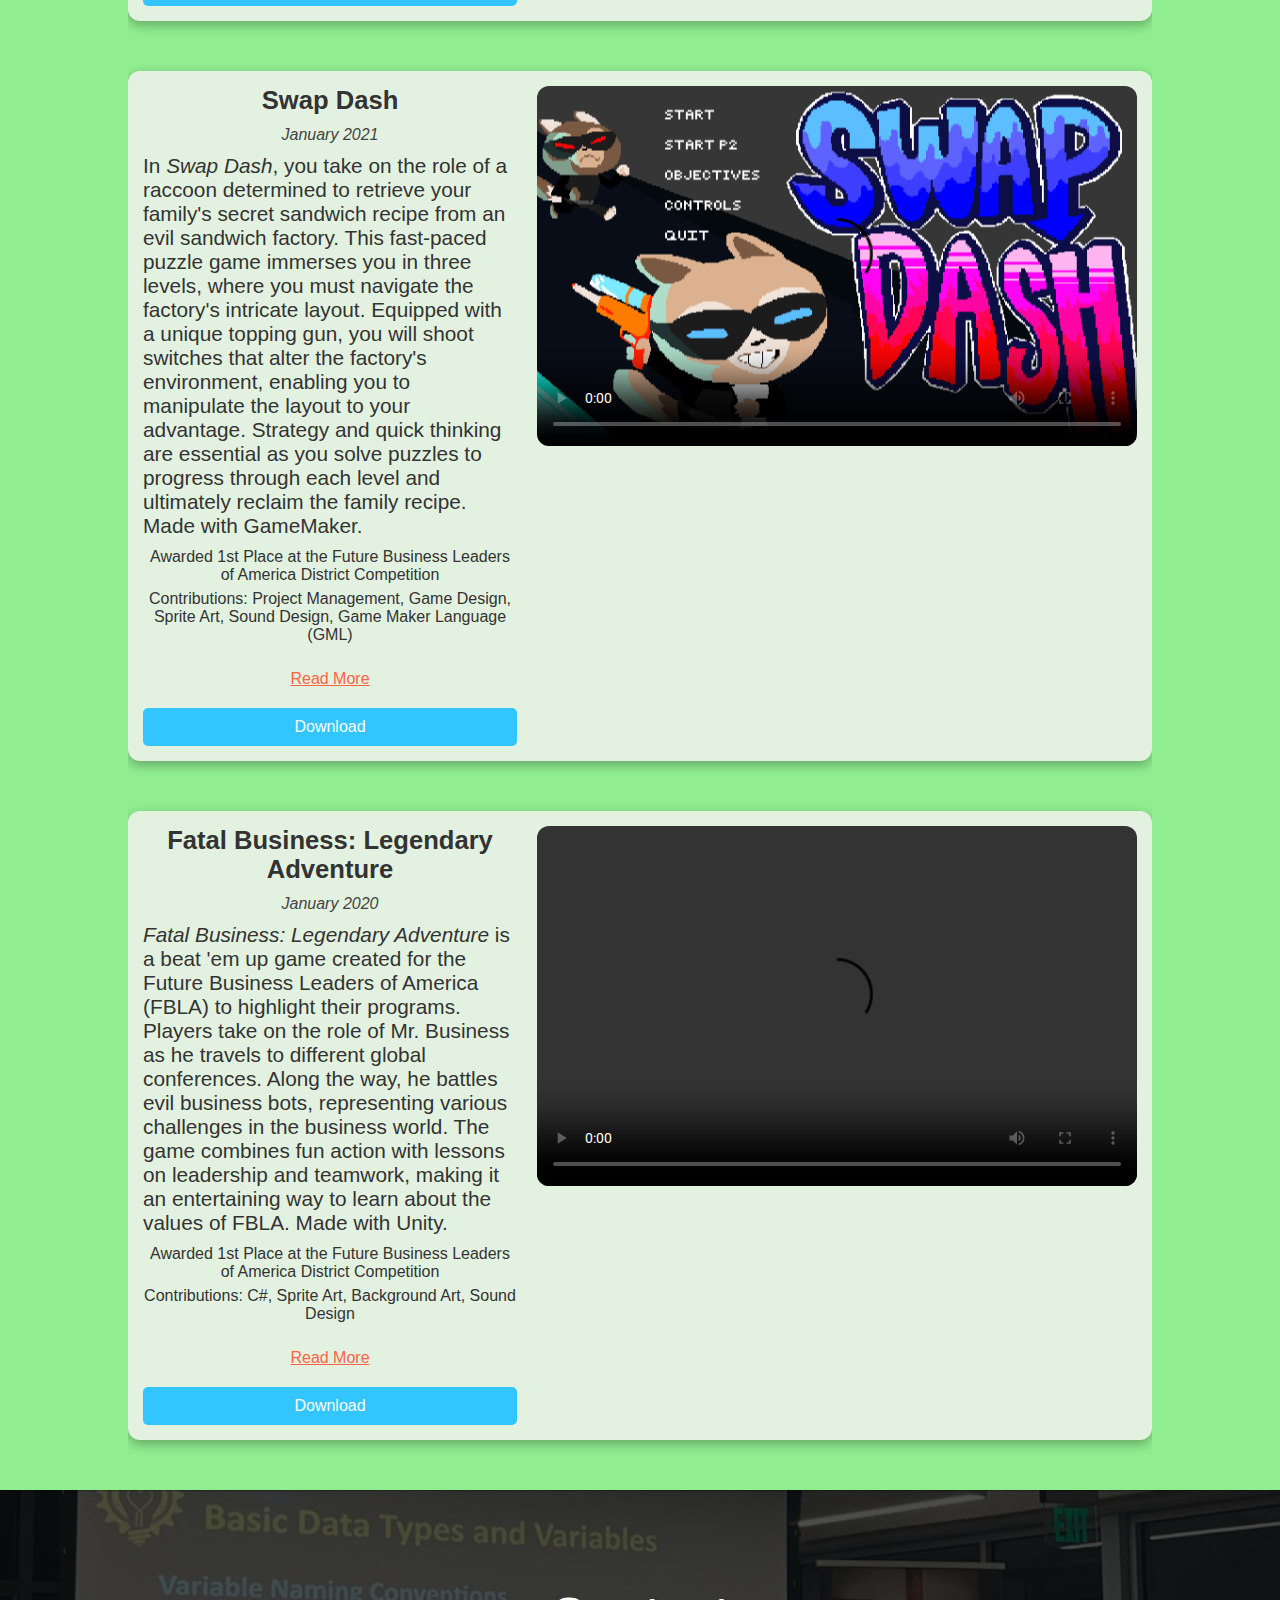
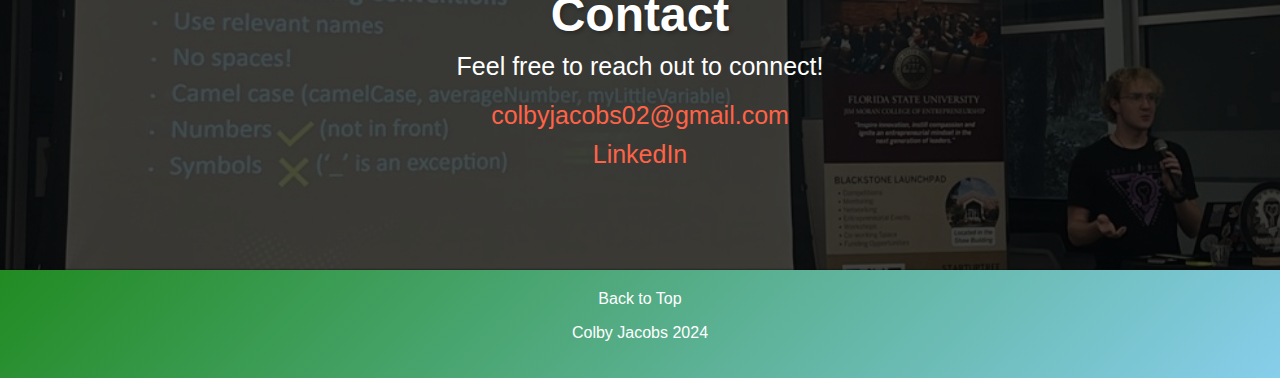
==== commit 0418a28c: "added read more sections to projects and pfp border" ====
--- a/index.html
+++ b/index.html
@@ -137,27 +137,109 @@
     <section id="projects" class="projects">
         <div class="container">
             <h2>Projects</h2>
-
+    
             <div class="project">
                 <div class="project-info">
-                    <h3 class="project-title">Sustain-A-Hub</h3>
+                    <h3 class="project-title">Our Patch</h3>
                     <p class="project-timeframe">August 2024 - Present</p>
-                    <p class="project-description"><em>Sustain-A-Hub</em> is a web application currently in development as a project for Seminole Innovators. This platform will serve as a central resource for sustainability in Tallahassee, connecting users with local events, organizations, and businesses. An interactive map and calendar will showcase opportunities for community involvement, such as trash clean-ups, invasive plant removals, and other environmental initiatives to better the community.</p>
-                    <p></p>
+                    <p class="project-description">
+                        <em>Our Patch</em> is a web application currently in development as a project for Seminole Innovators. This platform will serve as a central resource for sustainability in Tallahassee, connecting users with local events, organizations, and businesses. An interactive map and calendar will showcase opportunities for community involvement, such as trash clean-ups, invasive plant removals, and other environmental initiatives to better the community.
+                    </p>
                     <p style="margin: 0 0 -10px 0;">Role: Project Facilitator Intern</p>
-                    <p>Contributions: Leadership, HTML, CSS, JavaScript(React), SQL, Python </p>
+                    <p>Contributions: Leadership, Web Development, Databases, Python</p>
+                    
+                    <!-- Additional content hidden by default -->
+                    <div class="more-content" style="display: none;">
+                        <p class="project-subheading">
+                            <b>Purpose</b>
+                        </p>
+                        <p class="project-description">
+                            I am facilitating this project as part of my internship at the Florida State University Innovation Hub. The objective of this initiative is to equip students with foundational skills in web development and programming, providing them with hands-on experience in a field they may not have previously explored.
+                        </p>
+                        <p class="project-description">
+                            We chose to focus on creating an application that connects users with local environmental agencies to address the growing need for community engagement in sustainability efforts. By bridging gaps between Tallahassee residents and these organizations, we aim to enhance collaboration, promote awareness, and drive participation in local initiatives.                        
+                        </p>
+
+                        <p class="project-subheading">
+                            <strong>Skills Involved</strong>
+                        </p>
+                        <ul>
+                            <li class="project-description-li"><strong>Web Development:</strong> Proficient in building responsive web applications.</li>
+                            <li class="project-description-li"><strong>Technologies:</strong> HTML, CSS, JavaScript</li>
+                            <li class="project-description-li"><strong>Version Control:</strong> Utilizing GitHub for collaborative development and version management.</li>
+                            <li class="project-description-li"><strong>Database Management:</strong> Experience with SQL databases for data organization.</li>
+                            <li class="project-description-li"><strong>UI/UX Design:</strong> Creating intuitive user interfaces and improving user experience.</li>
+                            <li class="project-description-li"><strong>Problem-Solving:</strong> Analyzing and resolving technical challenges during development.</li>
+                        </ul>
+                        
+                        <p class="project-subheading">
+                            <strong>Current Goals</strong>
+                        </p>
+                        <ul>
+                            <li class="project-description-li"><strong>Educational Foundations:</strong> We are prioritizing the teaching of essential web development skills, <br>including GitHub, HTML, and CSS, to equip participants with the necessary tools to contribute <br>effectively to the project.</li>
+                            <li class="project-description-li"><strong>Feature Development:</strong> Planned features for the platform include an interactive map showcasing <br>local sustainability events, a calendar for upcoming initiatives, and user profiles to foster <br>community engagement.</li>
+                            <li class="project-description-li"><strong>Community Engagement:</strong> I am actively reaching out to local environmental agencies <br>and organizations to incorporate their events into our site, ensuring a comprehensive <br>resource for sustainability efforts in Tallahassee.</li>
+                        </ul>
+                        
+                        
+
+                    </div>
+    
+                    <!-- Read more button -->
+                    <a href="javascript:void(0);" class="read-more-link">Read More</a>
                     <a href="#0" class="btn">Coming Soon</a>
                 </div>
                 <img src="images/Sustain-a-hub.png" alt="Sustain-A-Hub Project logo" class="project-image" style="width: 100%; height: auto;">
             </div>
-
+    
             <div class="project">
                 <div class="project-info">
                     <h3 class="project-title">Valley Of Unity</h3>
                     <p class="project-timeframe">January - April 2024</p>
-                    <p class="project-description"><em>Valley of Unity</em> is an action-packed adventure game set in a mysterious land where no one can escape. You take on the role of a knight who uncovers a mystical feather, hinting at a way out. To break free, you must gather more feathers hidden throughout the Valley.</p>
-                    <p class="project-description">Navigate through a mix of top-down exploration in the overworld and intense side-scrolling combat in dungeons. Along the way, NPCs will guide you, pointing you towards the feathers and your ultimate goal—climbing the final mountain to unlock the truth behind the Valley. Made with Unity.</p>
+                    
+                    <p class="project-description">
+                        <em>Valley of Unity</em> is an action-packed adventure game set in a mysterious land where no one can escape. You take on the role of a knight who uncovers a mystical feather, hinting at a way out. To break free, you must gather more feathers hidden throughout the Valley.
+                    </p>
+                    <p class="project-description">
+                        Navigate through a mix of top-down exploration in the overworld and intense side-scrolling combat in dungeons. Along the way, NPCs will guide you, pointing you towards the feathers and your ultimate goal—climbing the final mountain to unlock the truth behind the Valley. Made with Unity.
+                    </p>
+                    
                     <p>Contributions: Project Management, Game Design, C#, Unity, Sound Design, Sprite Art</p>
+                    
+                    <div class="more-content" style="display: none;">
+                        <p class="project-subheading">
+                            <b>Purpose</b>
+                        </p>
+                        <p class="project-description">
+                            The <strong>Valley of Unity</strong> project was developed as part of my Software Engineering capstone course, aimed at creating an engaging and interactive gaming experience. The primary objective was to design a game that combines elements of adventure and combat, set in a unique world. Through this project, we aimed to showcase the importance of collaboration and creativity in software development, allowing each team member to contribute their strengths to create a cohesive and entertaining product.                        </p>
+
+                        <p class="project-subheading">
+                            <strong>Skills Involved</strong>
+                        </p>
+                        <ul>
+                            <li class="project-description-li"><strong>Game Development:</strong> Proficient in designing and implementing gameplay mechanics within Unity, utilizing C# for scripting.</li>
+                            <li class="project-description-li"><strong>Collaboration:</strong> Successfully worked in a team environment, leveraging the strengths of each member to enhance the project, including programming, design, and sound.</li>
+                            <li class="project-description-li"><strong>Problem-Solving:</strong> Addressed challenges in game design and programming, ensuring a smooth and enjoyable player experience.</li>
+                            <li class="project-description-li"><strong>UI/UX Design:</strong> Developed intuitive user interfaces to enhance player interaction and engagement within the game world.</li>
+                        </ul>
+                        
+                        <p class="project-subheading">
+                            <b>Reflections</b>
+                        </p>
+                        <p class="project-description">
+                            In <b>Valley of Unity</b>, I collaborated closely with a talented team consisting of Logan, Danny, Ryan, and Gustavo. My primary responsibilities included most of the programming and design, where I focused on creating an engaging gameplay experience. Logan and Danny contributed significantly to the programming and game design aspects, while Ryan took charge of designing the user interface menus, ensuring that they were intuitive and visually appealing. Gustavo enriched the game with his musical compositions, creating an immersive auditory environment.                       
+                        </p>
+                        <p class="project-description">
+                            We developed the game using Unity and C#, leveraging these powerful tools to create a blend of a top-down overworld and a 2D platformer with combat mechanics. Throughout the development process, I learned the importance of effectively delegating tasks based on team members' strengths, which greatly improved our workflow. Additionally, I gained hands-on experience collaborating on a shared repository using GitHub, which was essential for version control and tracking our progress.
+                        </p>
+                        <p class="project-description">
+                            If given the opportunity to continue this project, I would focus on refining the <br>combat system to provide a more fluid and responsive experience. Additionally, <br>I would expand the game world to create a richer exploration experience and <br>introduce challenging boss fights to elevate gameplay complexity.
+                        </p>
+
+                    </div>
+    
+                    <!-- Read more button -->
+                    <a href="javascript:void(0);" class="read-more-link">Read More</a>
                     <a href="https://drive.google.com/uc?export=download&id=1lDNPbVfURGzttpYYLi7DtZFWx8GDNQtU" class="btn">Download</a>
                 </div>
                 <video class="project-video" controls>
@@ -170,10 +252,45 @@
                 <div class="project-info">
                     <h3 class="project-title">Swap Dash</h3>
                     <p class="project-timeframe">January 2021</p>
-                    <p class="project-description">In <em>Swap Dash</em>, you take on the role of a raccoon determined to retrieve your family's secret sandwich recipe from a evil sandwich factory. This fast-paced puzzle game immerses you in three levels, where you must navigate the factory's intricate layout. Equipped with a unique topping gun, you will shoot switches that alter the factory's environment, enabling you to manipulate the layout to your advantage. Strategy and quick thinking are essential as you solve puzzles to progress through each level and ultimately reclaim the family recipe. Made with GameMaker.</p>
+                    <p class="project-description">
+                        In <em>Swap Dash</em>, you take on the role of a raccoon determined to retrieve your family's secret sandwich recipe from an evil sandwich factory. This fast-paced puzzle game immerses you in three levels, where you must navigate the factory's intricate layout. Equipped with a unique topping gun, you will shoot switches that alter the factory's environment, enabling you to manipulate the layout to your advantage. Strategy and quick thinking are essential as you solve puzzles to progress through each level and ultimately reclaim the family recipe. Made with GameMaker.
+                    </p>
                     
                     <p style="margin: 0 0 -10px 0;">Awarded 1st Place at the Future Business Leaders of America District Competition</p>
                     <p>Contributions: Project Management, Game Design, Sprite Art, Sound Design, Game Maker Language (GML)</p>
+                    
+                    <!-- Additional content hidden by default -->
+                    <div class="more-content" style="display: none;">
+                        <p class="project-subheading">
+                            <b>Purpose</b>
+                        </p>
+                        <p class="project-description">
+                            <strong>Swap Dash</strong> was developed for an FBLA competition during high school, with the goal of creating a puzzle-based platformer that challenged players through switch puzzles and timers. The game was designed to encourage players to beat high scores, providing a competitive yet fun environment. This project allowed me to delve deeper into game development, applying my programming knowledge while collaborating with artists and musicians to deliver a polished product for the competition.
+                        </p>
+
+                        <p class="project-subheading">
+                            <strong>Skills Involved</strong>
+                        </p>
+                        <ul>
+                            <li class="project-description-li"><strong>Game Development</strong>: Implemented core mechanics and game logic using GameMaker.</li>
+                            <li class="project-description-li"><strong>Programming Languages</strong>: Proficient in GML (GameMaker Language) to build the game's features.</li>
+                            <li class="project-description-li"><strong>Team Collaboration</strong>: Integrated art and music, ensuring a cohesive final product through close teamwork.</li>
+                            <li class="project-description-li"><strong>Game Design</strong>: Designed levels featuring switch-based puzzles and timers to engage players with high-score mechanics.</li>
+                        </ul>
+                        
+                        <p class="project-subheading">
+                            <b>Reflections</b>
+                        </p>
+
+                        <p class="project-description">
+                            This project taught me the importance of creating clean, reusable code to efficiently build game levels and mechanics. I also learned how to collaborate effectively in a team where everyone had different strengths—while I focused on programming, my teammates contributed significantly to the game's art and music. If I were to continue this project, I would add more levels and unique mechanics to further challenge players and <br>enhance replayability.
+                        </p>
+                        
+                        
+                    </div>
+    
+                    <!-- Read more button -->
+                    <a href="javascript:void(0);" class="read-more-link">Read More</a>
                     <a href="https://drive.google.com/uc?export=download&id=16qneKSmQ12bWwo38MhOiFykYhA-fGAc8" class="btn">Download</a>
                 </div>
                 <video class="project-video" controls poster="images/swap.png">
@@ -186,10 +303,44 @@
                 <div class="project-info">
                     <h3 class="project-title">Fatal Business: Legendary Adventure</h3>
                     <p class="project-timeframe">January 2020</p>
-                    <p class="project-description"><em>Fatal Business: Legendary Adventure</em> is a beat 'em up game created for the Future Business Leaders of America (FBLA) to highlight their programs. Players take on the role of Mr. Business as he travels to different global conferences. Along the way, he battles evil business bots, representing various challenges in the business world. The game combines fun action with lessons on leadership and teamwork, making it an entertaining way to learn about the values of FBLA. Made with Unity.</p>
-                    <p></p>
+                    <p class="project-description">
+                        <em>Fatal Business: Legendary Adventure</em> is a beat 'em up game created for the Future Business Leaders of America (FBLA) to highlight their programs. Players take on the role of Mr. Business as he travels to different global conferences. Along the way, he battles evil business bots, representing various challenges in the business world. The game combines fun action with lessons on leadership and teamwork, making it an entertaining way to learn about the values of FBLA. Made with Unity.
+                    </p>
+                    
                     <p style="margin: 0 0 -10px 0;">Awarded 1st Place at the Future Business Leaders of America District Competition</p>
                     <p>Contributions: C#, Sprite Art, Background Art, Sound Design</p>
+                    
+                    <!-- Additional content hidden by default -->
+                    <div class="more-content" style="display: none;">
+                        <p class="project-subheading">
+                            <b>Purpose</b>
+                        </p>
+                        <p class="project-description">
+                            <strong>Fatal Business</strong> was developed for an FBLA competition during high school. The game focuses on fast-paced, action-packed gameplay with an emphasis on weapon upgrades that provide players with fresh experiences as they progress. Collaborating with a team, we aimed to create a dynamic and engaging game, with a strong focus on player progression and the excitement of leveling up through different weapons.
+                        </p>
+                        
+                        <p class="project-subheading">
+                            <strong>Skills Involved</strong>
+                        </p>
+                        <ul>
+                            <li class="project-description-li"><strong>Game Development</strong>: Developed core gameplay features using Unity.</li>
+                            <li class="project-description-li"><strong>Programming</strong>: Collaborated on scripting the weapon upgrades and mechanics in C#.</li>
+                            <li class="project-description-li"><strong>Sound Design</strong>: Created sound effects to enhance player immersion and the overall atmosphere of the game.</li>
+                            <li class="project-description-li"><strong>UI/UX Design</strong>: Contributed to user interface design to ensure smooth navigation through game menus.</li>
+                            <li class="project-description-li"><strong>Team Collaboration</strong>: Coordinated efforts with teammates working on music, art, and other design aspects.</li>
+                        </ul>
+                        
+                        <p class="project-subheading">
+                            <b>Reflections</b>
+                        </p>
+                        <p class="project-description">
+                            Working on Fatal Business taught me the value of integrating multiple game elements—such as weapon progression and immersive sound design—into a cohesive whole. I learned a lot about managing sound assets and working on game logic alongside a team. If we were to continue developing this game, I would focus on refining the level design, improving the fluidity of boss battles, and expanding the game's content to enhance both challenge and enjoyment.
+                        </p>
+                        
+                    </div>
+    
+                    <!-- Read more button -->
+                    <a href="javascript:void(0);" class="read-more-link">Read More</a>
                     <a href="https://drive.google.com/uc?export=download&id=1ybkEIyjGLUt0apLmZnRZWoVrBH60aLcM" class="btn">Download</a>
                 </div>
                 <video class="project-video" controls>
@@ -197,9 +348,10 @@
                     Your browser does not support the video tag.
                 </video>
             </div>
-
+    
         </div>
     </section>
+    
 
     <section id="contact" class="contact">
         <div class="contact-hero">
--- a/styles.css
+++ b/styles.css
@@ -44,6 +44,7 @@
     object-fit: cover;
     margin-top: 10px;
     margin-bottom: 20px; /* Adds space below the image */
+    border: 5px solid #ffffff;
 }
 
 header h1 {
@@ -192,12 +193,14 @@
     padding: 15px;
     border-radius: 12px; /* Rounded corners for cards */
     box-shadow: 0 4px 12px rgba(0, 0, 0, 0.3); /* Box shadow for cards */
-    transition: transform 0.2s
-}
-
-.project:hover {
+    transition: transform 0.2s; /* Added background transition */
+}
+
+.project:hover,
+.project.active{
     transform: translateY(-3px); /* Slightly raise effect on hover */
     background: linear-gradient(135deg, #e3f2e0 70%, #FF7F50 30%);
+    transition: background 0.5s ease; /* Transition only when active */
 }
 
 .project-info {
@@ -206,6 +209,8 @@
     display: flex;
     flex-direction: column; /* Stacks the text and button vertically */
     justify-content: space-between; /* Distributes space between elements */
+    transition: height 0.5s ease-in-out, opacity 0.5s ease-in-out; /* Smooth height transition */
+    overflow: hidden; /* Hide overflow to prevent content from spilling out */
 }
 
 .project-timeframe {
@@ -216,7 +221,7 @@
 
 .project-title {
     font-size: 1.6em;
-    margin: 0 0 -5px 0;
+    margin: 0 0 -5px 0; /* Space for visual separation */
 }
 
 .project-description {
@@ -225,12 +230,29 @@
     text-align: left;
 }
 
-.project-video{
-    width: 100%; /* Make the video/image take full width */
+.project-description-li {
+    font-size: 1.3em;
+    margin: 0 0 8px 0;
+    text-align: left;
+}
+
+.project-subheading {
+    font-size: 1.4em;
+    text-align: left;
+}
+
+.more-content {
+    height: 0; /* Start collapsed */
+    overflow: hidden; /* Prevent overflow */
+    transition: height 0.5s ease-in-out; /* Smooth height transition */
+}
+
+.project-video {
+    width: 100%; /* Make the video take full width */
     height: 360px; /* Set a fixed height */
     max-width: 600px; /* Set a maximum width to control the size */
     object-fit: cover; /* Ensures aspect ratio is maintained */
-    border-radius: 12px; /* Optional: matches the card's border radius */
+    border-radius: 12px; /* Matches the card's border radius */
 }
 
 .project-image {
@@ -239,12 +261,12 @@
     max-width: 300px; /* Set a maximum width to control the size */
     margin: 0; /* Reset margin */
     display: block; /* Make sure the image behaves like a block element */
-    border-radius: 12px; /* Optional: matches the card's border radius */
+    border-radius: 12px; /* Matches the card's border radius */
 }
 
 .btn {
     display: inline-block;
-    background: #32c5ff; /* boo */
+    background: #32c5ff; /* Button background color */
     color: white;
     padding: 10px 15px;
     text-decoration: none;
@@ -253,6 +275,18 @@
     margin-top: 20px; /* Adds spacing above the button */
 }
 
+.read-more-link {
+    color: #FF6347; /* Link color */
+    text-decoration: underline; /* Underline the text to indicate it's a link */
+    cursor: pointer; /* Change cursor to pointer on hover */
+    margin-top: 10px; /* Space above the link */
+    display: inline-block; /* Allow spacing above */
+}
+
+.read-more-link:hover {
+    text-decoration: none; /* Optionally remove underline on hover */
+}
+
 .btn:hover {
     background: #1f7699; /* Darker shade */
     transform: scale(1.03); /* Slightly grow on hover */
@@ -260,7 +294,7 @@
 
 /* Contact section hero image styling */
 .contact-hero {
-    background-image: url('images/banner.jfif'); /* Update with the path to your image */
+    background-image: url('images/banner.jfif');
     background-size: cover;
     background-position: center;
     background-repeat: no-repeat;
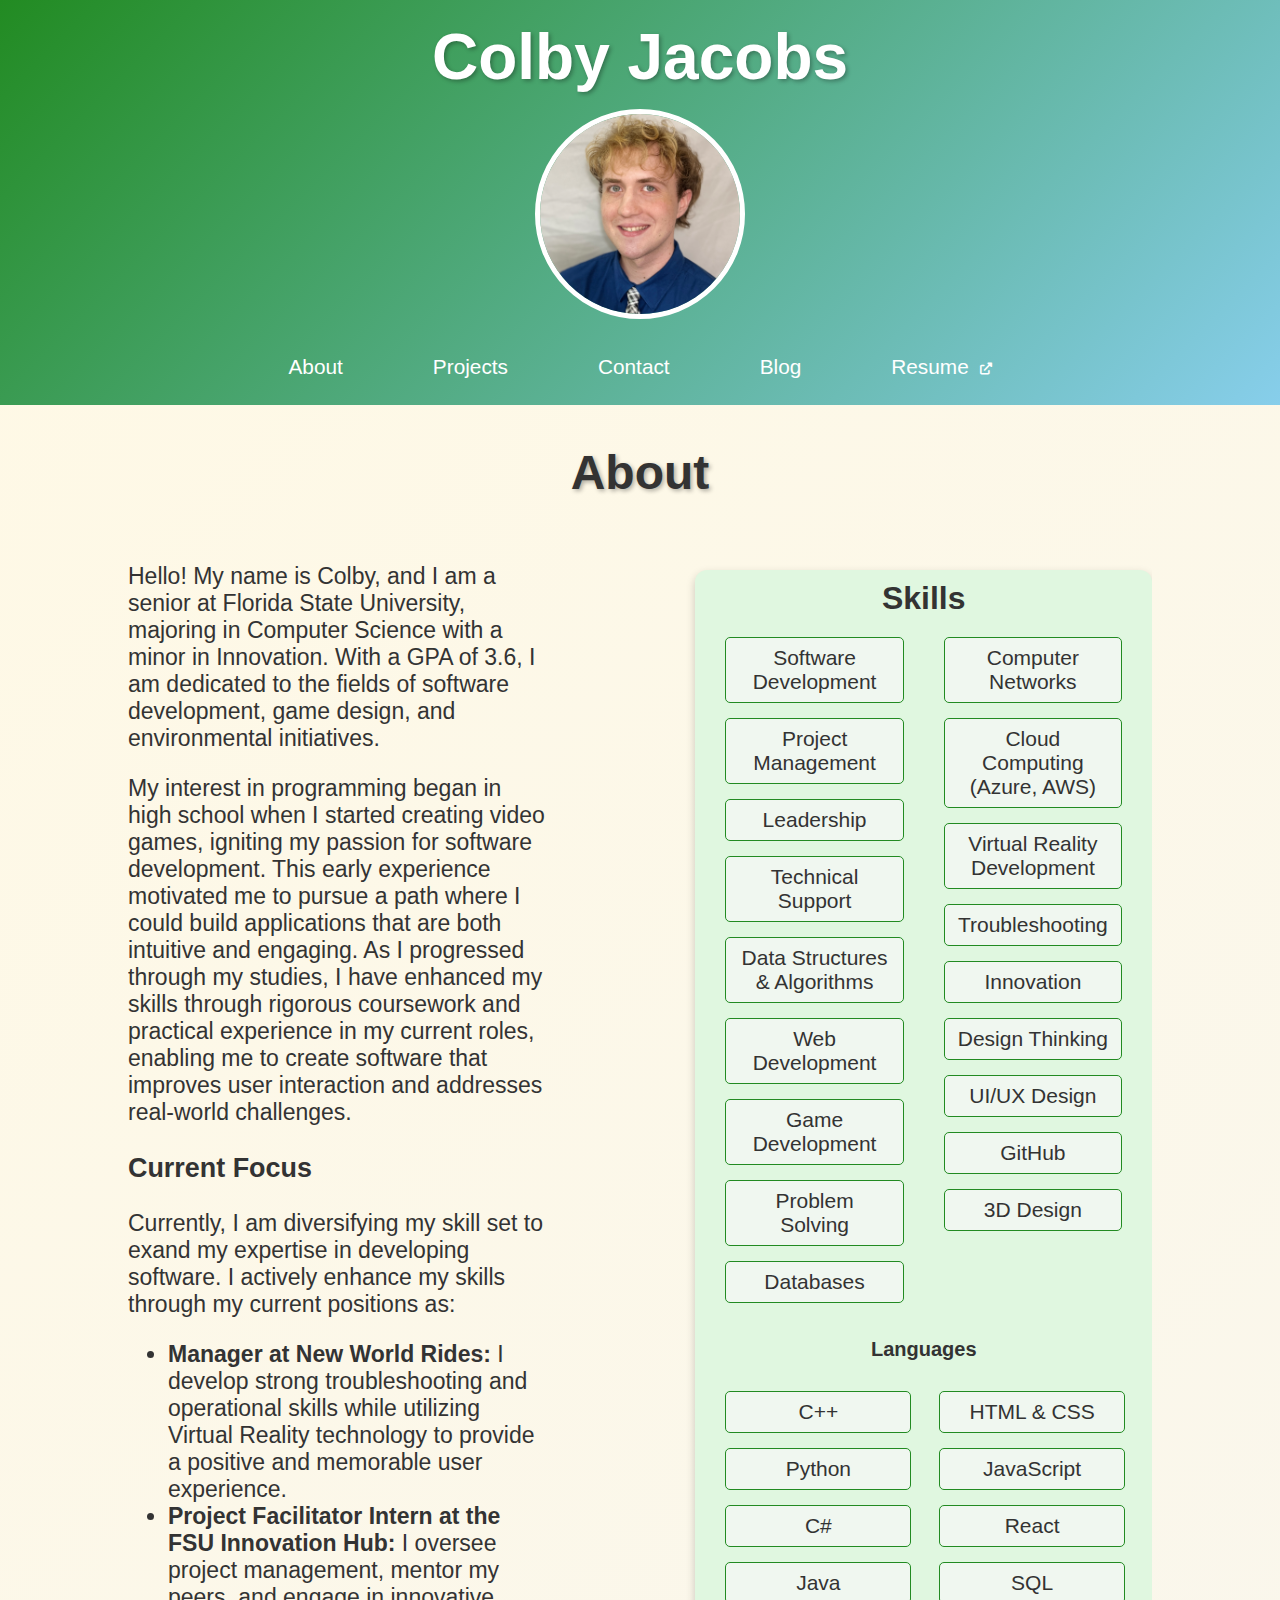
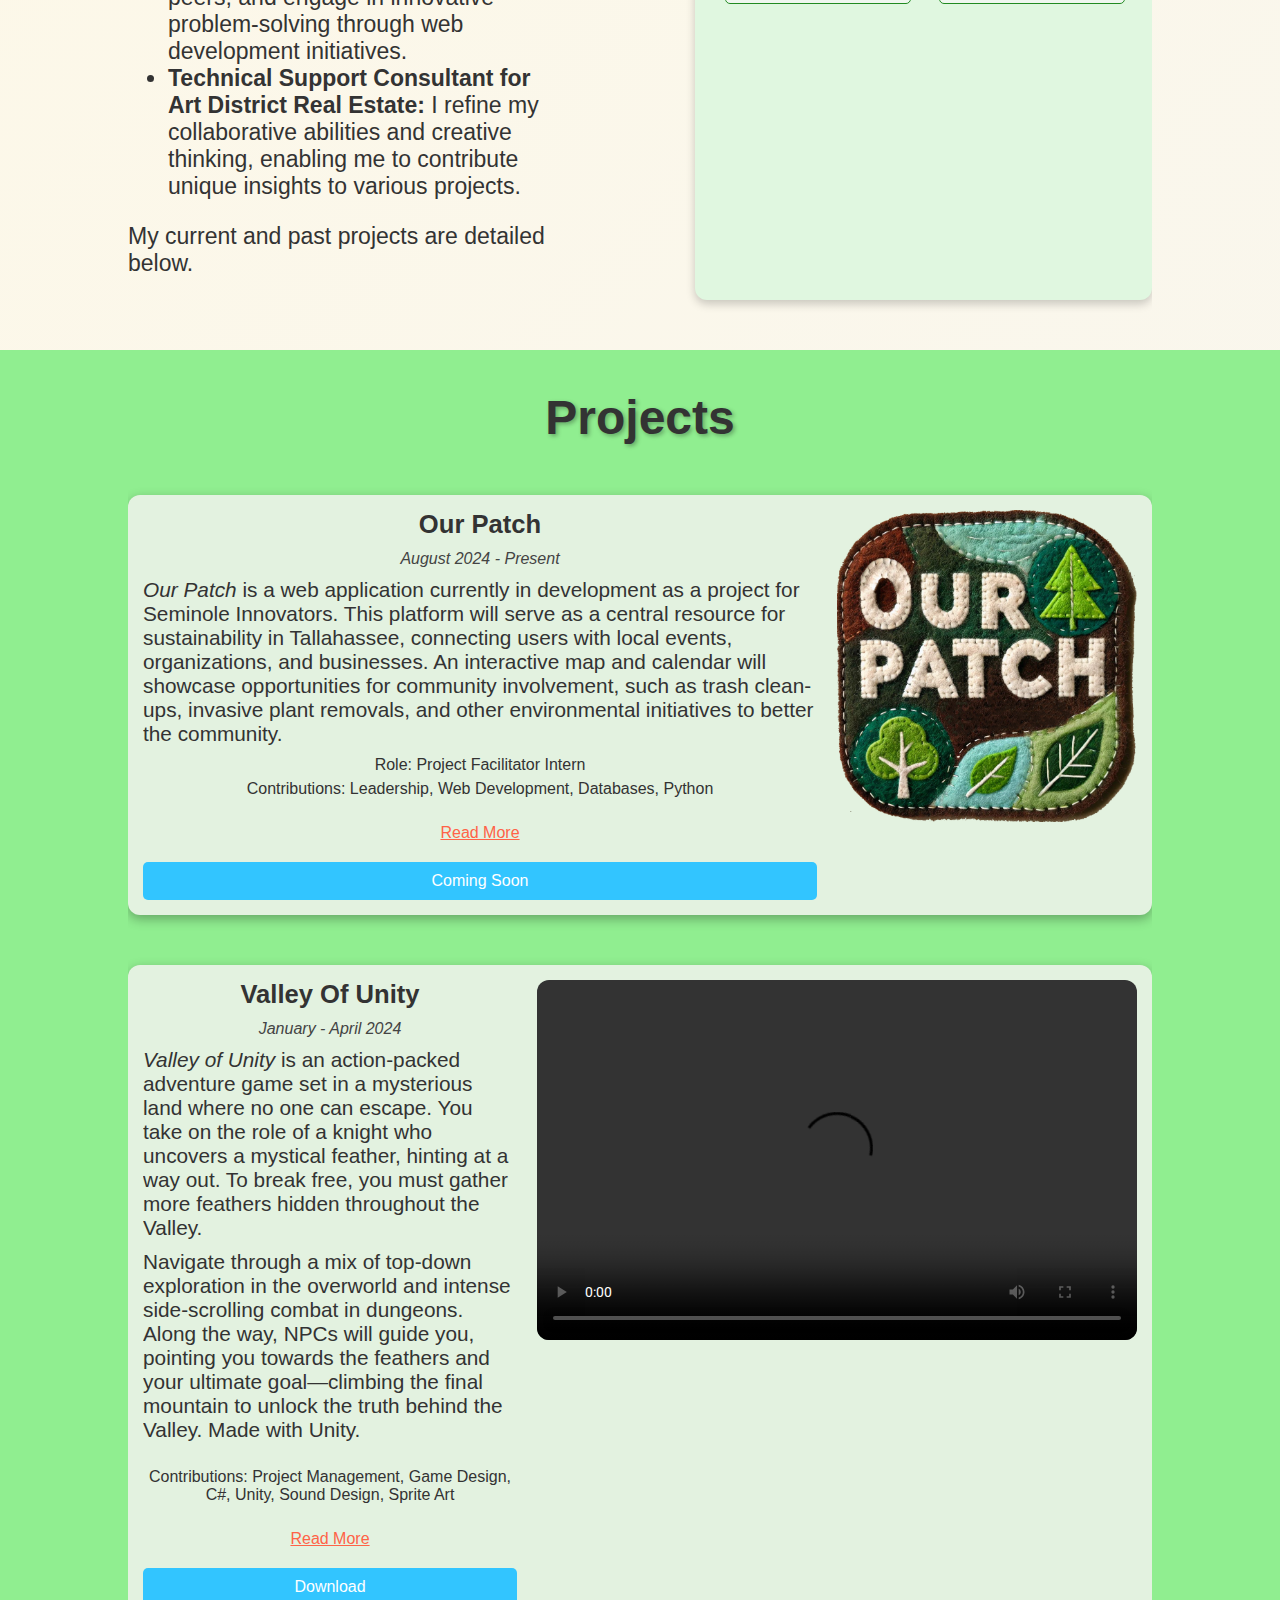
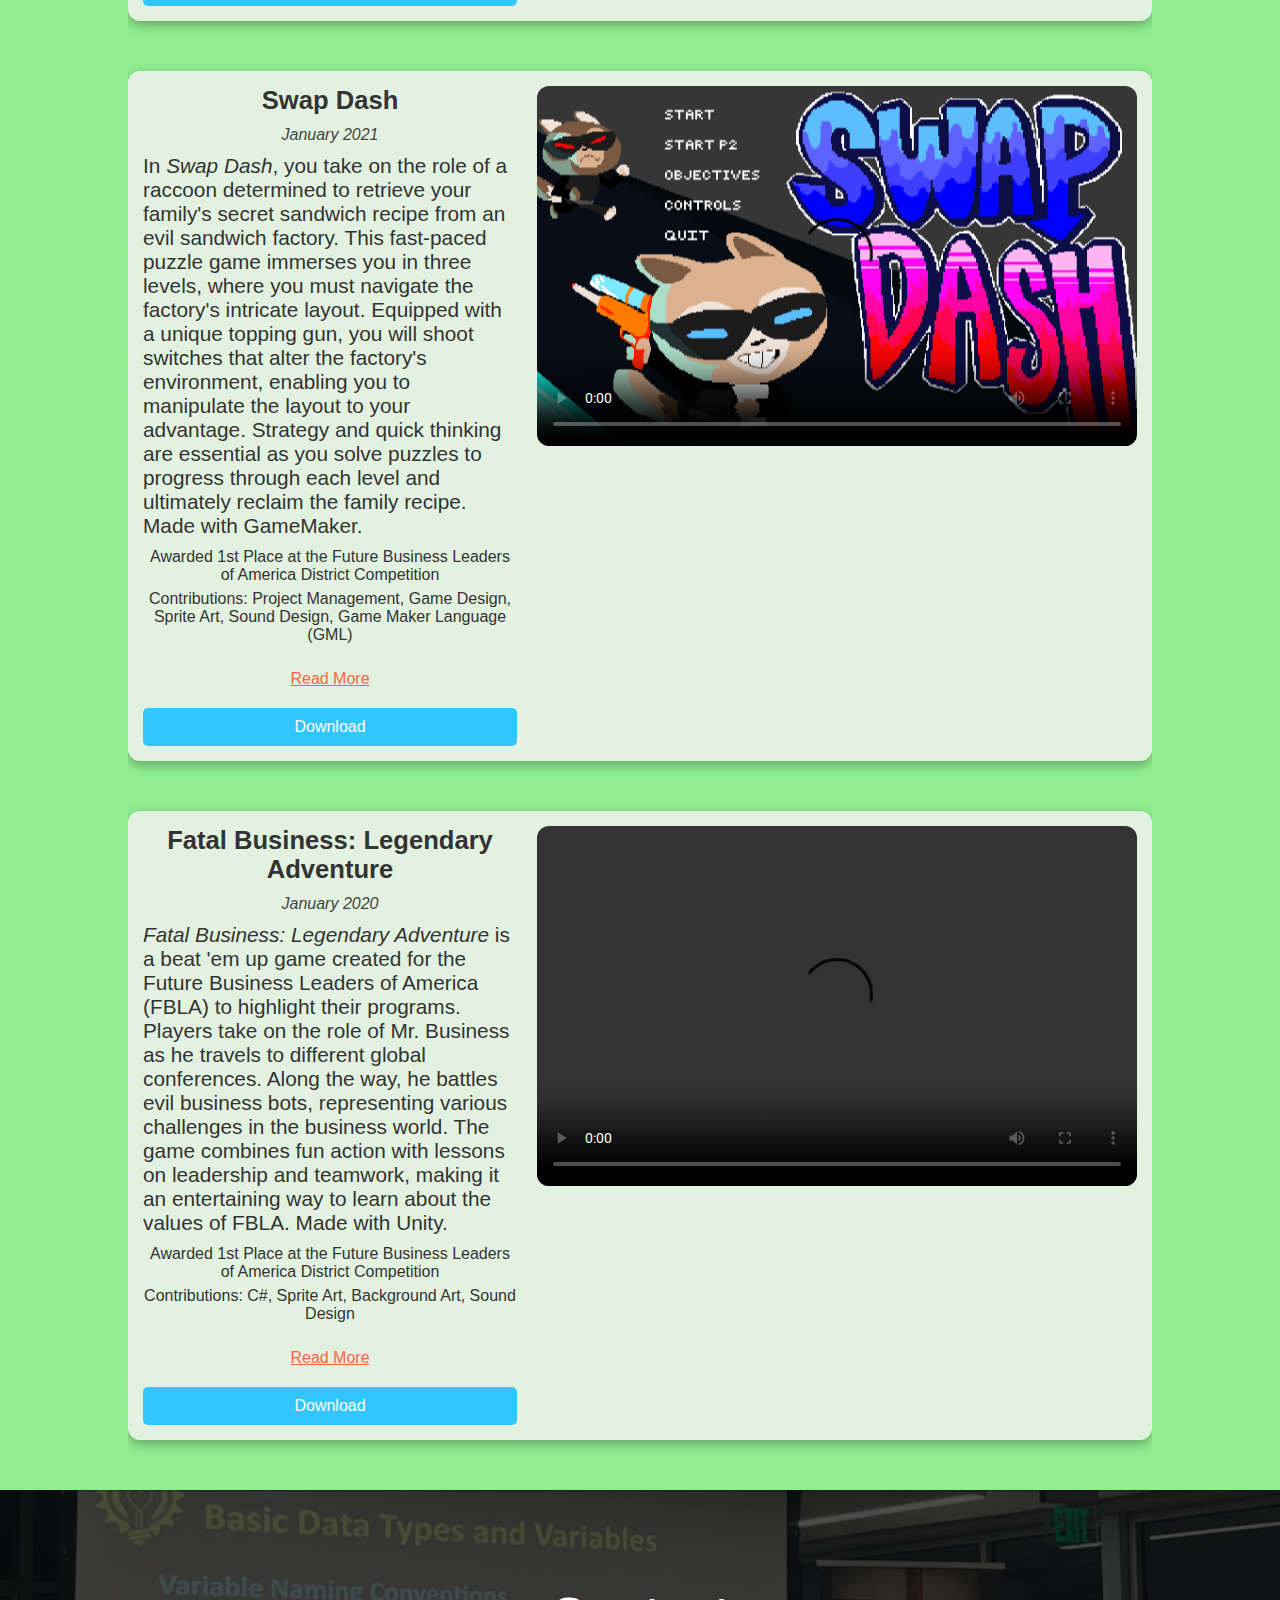
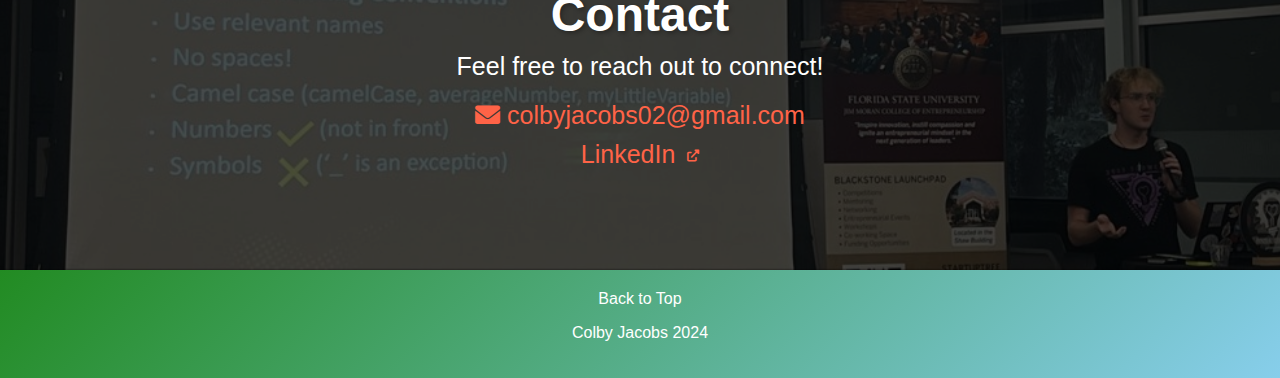
==== commit 38525372: "Added blog and post functionality. ft post1-2" ====
--- a/index.html
+++ b/index.html
@@ -6,7 +6,7 @@
     <title>Colby Jacobs Portfolio</title>
 
     <!-- Favicon -->
-    <link rel="icon" type="image/png" href="images/Sustain-a-hub.png" sizes="32x32">
+    <link rel="icon" type="image/png" href="images/fishpfp.png" sizes="32x32">
 
     <!-- Open Graph Meta Tags for Social Media -->
     <meta property="og:title" content="Colby Jacobs Portfolio">
@@ -50,6 +50,7 @@
                     <li><a href="#about">About</a></li>
                     <li><a href="#projects">Projects</a></li>
                     <li><a href="#contact">Contact</a></li>
+                    <li><a href="blog/blog.html">Blog</a></li>
                     <li><a href="cjacobs-resume-web.pdf" target="_blank">
                         Resume <i class="fas fa-external-link-alt"></i>
                     </a></li>
@@ -139,7 +140,7 @@
             <h2>Projects</h2>
     
             <div class="project">
-                <div class="project-info">
+                <div class="project-info" id="ourpatch">
                     <h3 class="project-title">Our Patch</h3>
                     <p class="project-timeframe">August 2024 - Present</p>
                     <p class="project-description">
@@ -189,7 +190,7 @@
                     <a href="javascript:void(0);" class="read-more-link">Read More</a>
                     <a href="#0" class="btn">Coming Soon</a>
                 </div>
-                <img src="images/Sustain-a-hub.png" alt="Sustain-A-Hub Project logo" class="project-image" style="width: 100%; height: auto;">
+                <img src="images/ourpatchai.png" alt="Sustain-A-Hub Project logo" class="project-image" style="width: 100%; height: auto;">
             </div>
     
             <div class="project">
@@ -358,8 +359,8 @@
             <div class="container">
                 <h2 style="margin: -10px 0 0 0;">Contact</h2>
                 <p class="contacts">Feel free to reach out to connect!</p>
-                <p class="contacts a"><a href="mailto:colbyjacobs02@gmail.com">colbyjacobs02@gmail.com</a></p>
-                <p class="contacts a" style="margin: 0 0 -5px 0;"><a href="https://www.linkedin.com/in/colby-jacobs">LinkedIn</a></p>
+                <p class="contacts a"><a href="mailto:colbyjacobs02@gmail.com"><i class="fas fa-envelope"></i> colbyjacobs02@gmail.com</a></p>
+                <p class="contacts a" style="margin: 0 0 -5px 0;"><a href="https://www.linkedin.com/in/colby-jacobs">LinkedIn <i class="fas fa-external-link-alt"></i></a></p>
             </div>
         </div>
     </section>
--- a/styles.css
+++ b/styles.css
@@ -353,3 +353,115 @@
     padding: 20px;
     text-align: center;
 }
+
+.post-content {
+    display: flex; /* Use flexbox for layout */
+    justify-content: space-between; /* Space out text and image */
+    align-items: center; /* Center items vertically */
+}
+
+
+.post-content .post-text {
+    font-size: 1.3em;
+    margin: 0 0 10px 0;
+    text-align: left;
+    flex: 1; /* Allow the text to take up available space */
+    margin-right: 40px; /* Space between text and image */
+}
+
+.post-content .post-image {
+    max-width: 550px; /* Set a maximum width to control the size */
+    margin: 0; /* Reset margin */
+    border-radius: 8px; /* Matches the card's border radius */
+}
+
+.post-content img {
+    width: 100%; /* Make image responsive */
+    height: auto; /* Maintain aspect ratio */
+    border-radius: 12px; /* Matches the card's border radius */
+
+}
+
+.post-no-animation {
+    display: flex;
+    flex-direction: column; /* Stack children vertically */
+    background: #e3f2e0;
+    margin: 50px 0;
+    padding: 20px;
+    border-radius: 12px; /* Rounded corners for cards */
+    box-shadow: 0 4px 12px rgba(0, 0, 0, 0.3); /* Box shadow for cards */
+}
+
+.post-header {
+    background: #FF6347; /* Slightly different background for header */
+    padding: 10px;
+    border-radius: 12px 12px 0 0;
+    margin-bottom: 5px; /* Space between header and content */
+}
+
+.post-header h1 {
+    color: #ffffff;
+    font-size: 2em;
+    margin: 0; /* Remove default margin */
+}
+
+.post-header p {
+    margin: 5px 0 0; /* Spacing for date */
+}
+
+.post-navigation {
+    display: flex; /* Use flexbox for horizontal layout */
+    justify-content: center; /* Center the buttons */
+    margin-bottom: 40px; /* Add margin below the navigation */
+}
+
+.post-navigation button {
+    background-color: #FF6347; /* Your desired button color */
+    color: white; /* Text color */
+    font-size: 18px; /* Adjust font size */
+    padding: 10px 20px; /* Adjust padding for size */
+    border: none; /* No border */
+    border-radius: 5px; /* Rounded corners */
+    cursor: pointer; /* Pointer cursor on hover */
+    margin: 0 10px; /* Margin between buttons */
+    transition: background-color 0.3s; /* Hover transition */
+}
+
+.post-navigation button:hover {
+    background-color: #ff4f3c; /* Darker shade for hover */
+    transform: scale(1.05); /* Slightly enlarge on hover */
+}
+
+#post-counter {
+    text-align: center; /* Center the text */
+    margin-bottom: 40px;
+    width: 100%; /* Ensure the counter takes full width to center */
+}
+
+.figcap {
+    margin-top: 10px;
+    text-align: center;
+}
+
+.post-nav-top {
+    display: flex;
+    justify-content: right;
+    margin-top: 10px;
+    margin-bottom: -20px; /* Space between buttons and post title */
+}
+
+.post-nav-top button {
+    font-size: 20px;
+    color: white; /* Set the text color to white */
+    text-decoration: none; /* Remove underline from link */
+    display: block; /* Make it block to ensure it appears above other text */
+    margin-bottom: 10px; /* Add space below the link */
+    transition: color 0.3s;
+    border: none;
+    background: none;
+}
+
+.post-nav-top button:hover {
+    color: rgba(255, 255, 255, 0.8);
+}
+
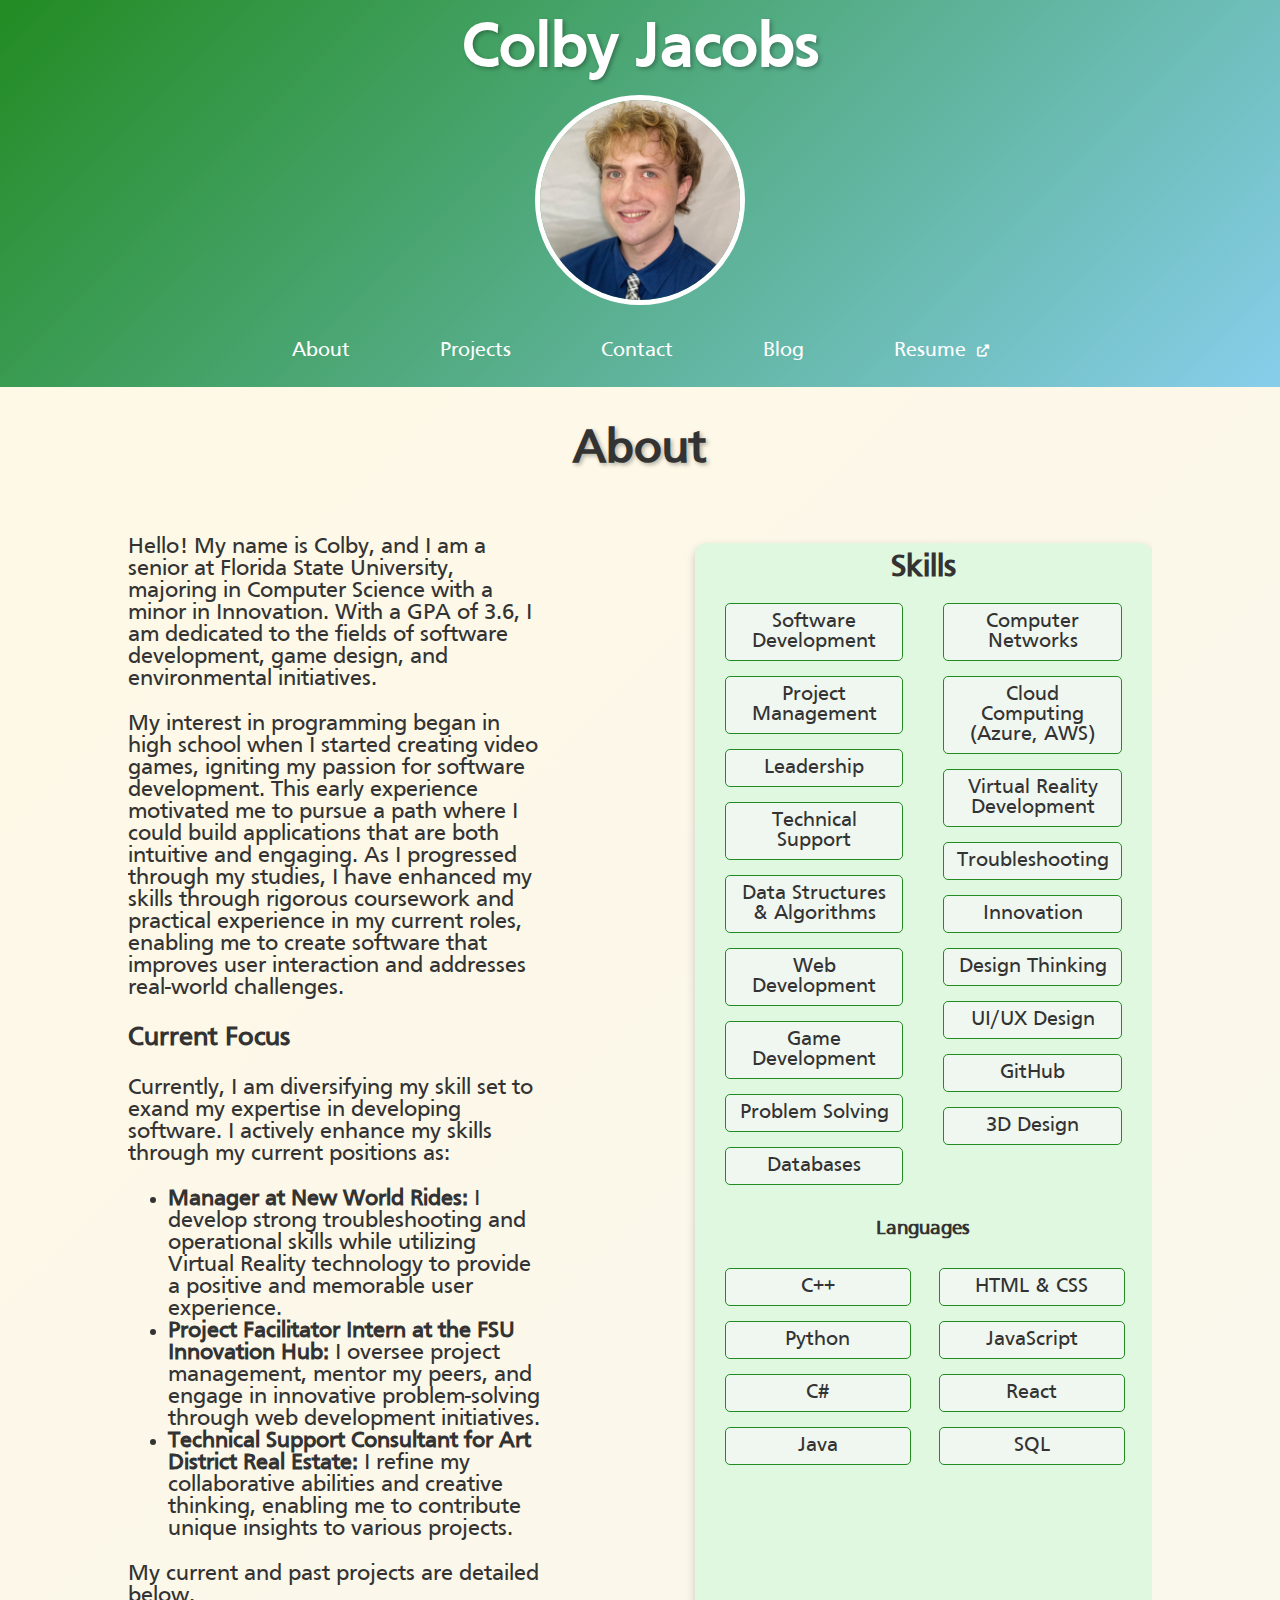
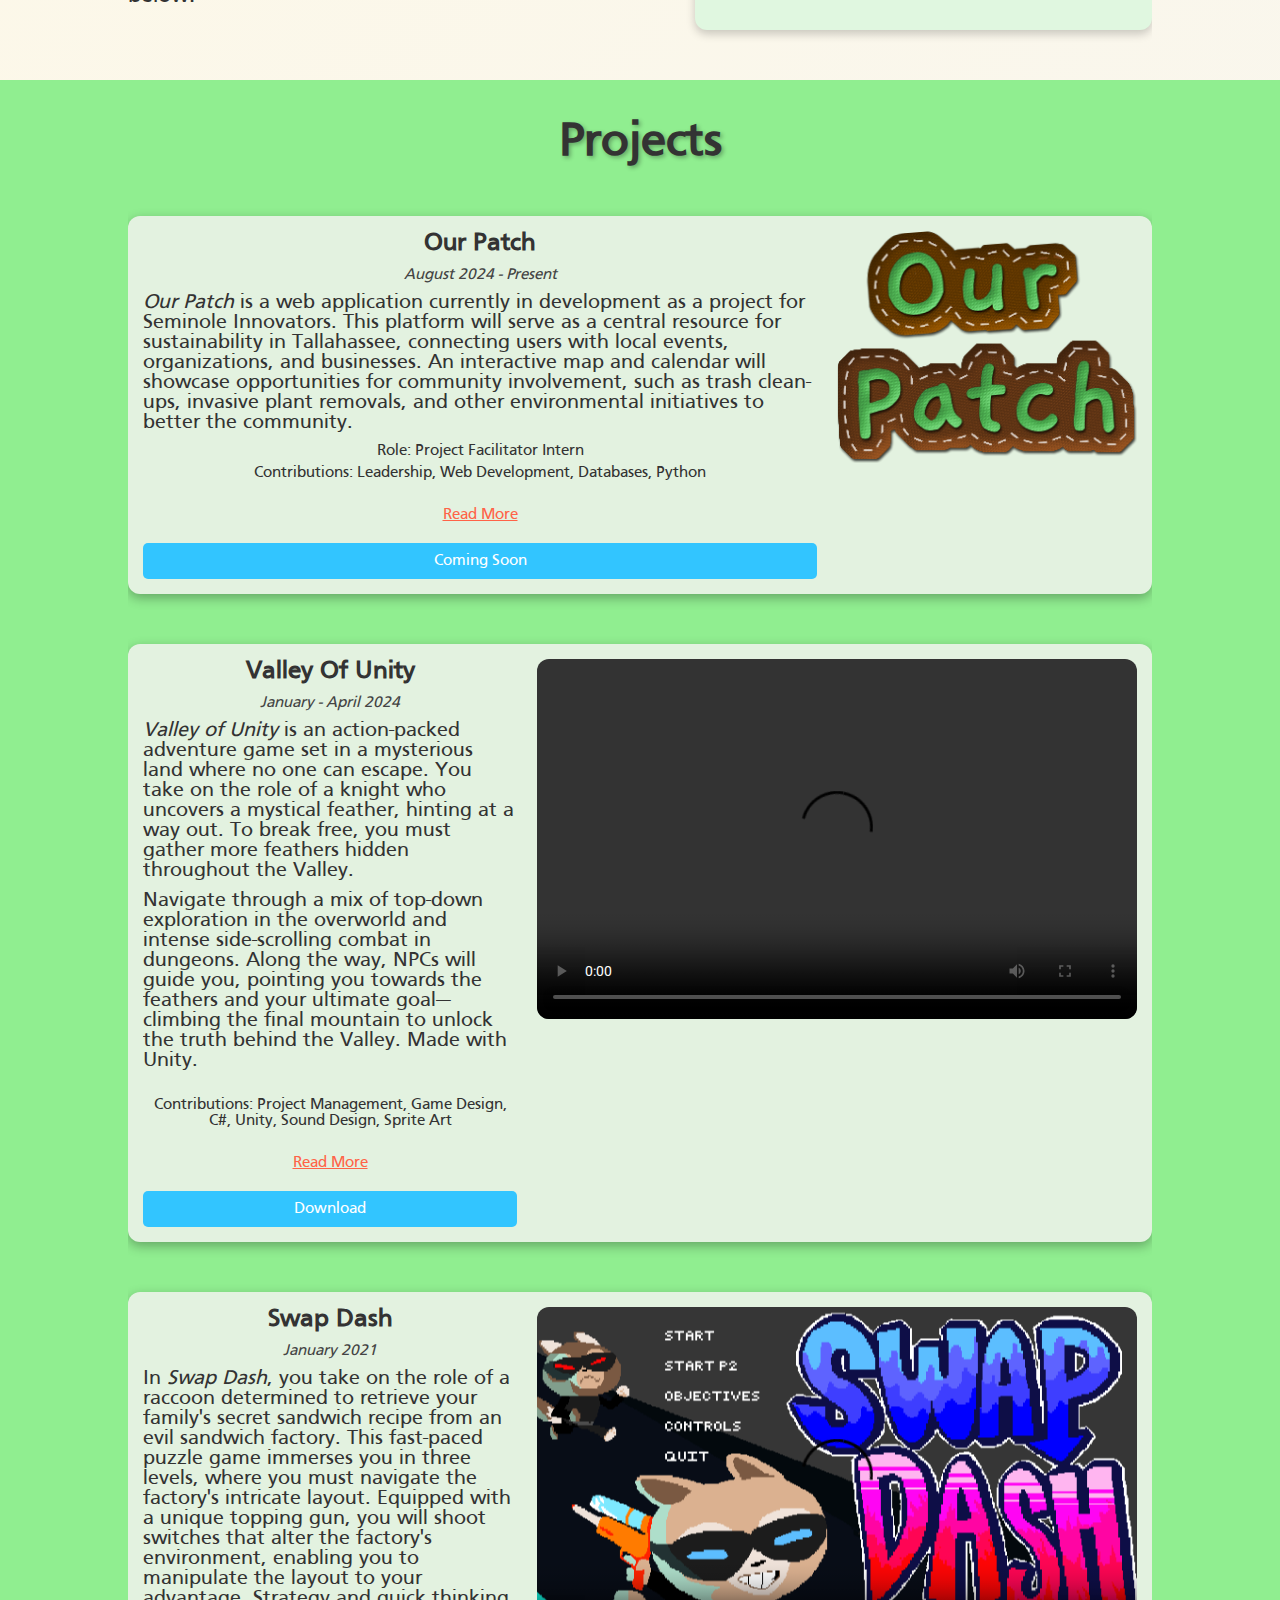
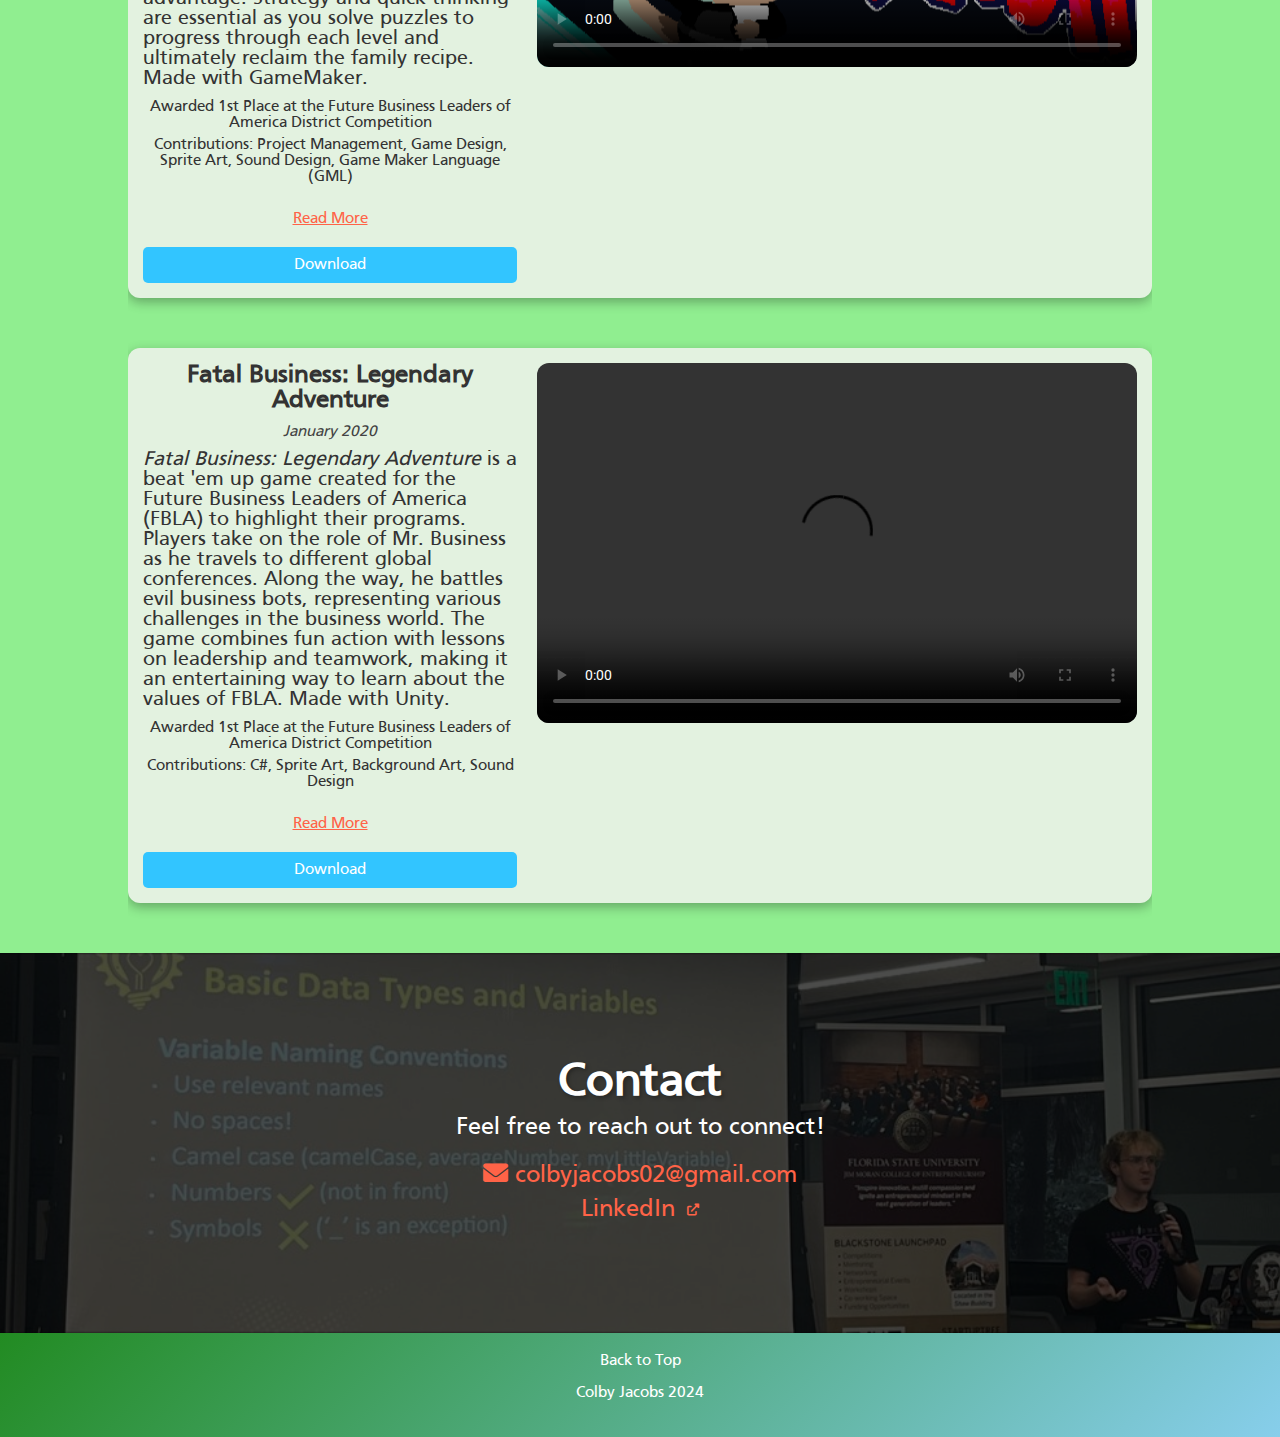
==== commit 33a41c2b: "changed our patch image" ====
--- a/index.html
+++ b/index.html
@@ -50,7 +50,7 @@
                     <li><a href="#about">About</a></li>
                     <li><a href="#projects">Projects</a></li>
                     <li><a href="#contact">Contact</a></li>
-                    <li><a href="blog/blog.html">Blog</a></li>
+                    <li><a href="blog.html">Blog</a></li>
                     <li><a href="cjacobs-resume-web.pdf" target="_blank">
                         Resume <i class="fas fa-external-link-alt"></i>
                     </a></li>
@@ -190,7 +190,7 @@
                     <a href="javascript:void(0);" class="read-more-link">Read More</a>
                     <a href="#0" class="btn">Coming Soon</a>
                 </div>
-                <img src="images/ourpatchai.png" alt="Sustain-A-Hub Project logo" class="project-image" style="width: 100%; height: auto;">
+                <img src="images/ourpatch.png" alt="Our Patch Project logo" class="project-image" style="width: 100%; height: auto;">
             </div>
     
             <div class="project">
--- a/styles.css
+++ b/styles.css
@@ -4,7 +4,7 @@
 
 @font-face {
     font-family: 'Frutiger';
-    src: url('frutiger.ttf') format('truetype'); 
+    src: url('Frutiger.ttf') format('truetype'); 
     font-weight: normal;
     font-style: normal;
 }
@@ -465,3 +465,153 @@
     color: rgba(255, 255, 255, 0.8);
 }
 
+
+/* Existing CSS code... */
+
+/* Media Queries for Mobile Responsiveness */
+@media (max-width: 768px) {
+    body {
+        font-size: 16px; /* Standardize font size for mobile */
+    }
+
+    header h1 {
+        font-size: 2.5em; /* Smaller header size */
+    }
+
+    header h2, h2 {
+        font-size: 2em; /* Smaller subheader size */
+    }
+
+    nav ul {
+        flex-direction: column; /* Stack nav items vertically */
+        gap: 20px; /* Space between items */
+    }
+
+    .profile-picture {
+        width: 150px; /* Smaller profile picture */
+        height: 150px; /* Maintain aspect ratio */
+    }
+
+    .about-content {
+        flex-direction: column; /* Stack elements vertically on smaller screens */
+    }
+
+    .about-text {
+        width: 100%; /* Full width for text */
+        margin-right: 0; /* Remove right margin on smaller screens */
+        font-size: 20px; /* Smaller font size for mobile */
+    }
+
+    .skills-header {
+        font-size: 1.5em; /* Adjust header font size for mobile */
+    }
+
+    .about-skills {
+        font-size: 16px; /* Even smaller font size for mobile */
+        margin: 0 5px; /* Adjust horizontal spacing between skills */
+        padding: 0; /* Reset padding if necessary */
+    }
+
+    .project {
+        flex-direction: column; /* Stack elements for mobile */
+        align-items: center; /* Center-align content */
+        width: 100%; /* Make card take up 100% of the screen width */
+        margin: 10px 0; /* Add vertical margin for spacing between cards */
+        padding: 20px; /* Padding for spacing inside the card */
+        box-sizing: border-box; /* Include padding and border in width calculation */
+    }
+
+    .post-no-animation {
+        margin: 15px 0; /* Vertical spacing between posts */
+        padding: 20px; /* Add padding for more internal space */
+        width: 100%; /* Make post card take up 100% of the screen width */
+        box-sizing: border-box; /* Include padding and border in width calculation */
+    }
+
+    .project-info {
+        padding: 10px; /* Smaller padding */
+        width: 100%; /* Full width */
+        margin-bottom: 10px; /* Space below */
+    }
+
+    .project-title {
+        font-size: 1.4em; /* Smaller title size */
+    }
+
+    .project-description {
+        font-size: 1.1em; /* Smaller description size */
+    }
+
+    .project-image,
+    .project-video {
+        width: 100%; /* Full width for images/videos */
+        max-width: 100%; /* Avoid overflow */
+    }
+
+    .project-image {
+        margin: 10px 0; /* Add space above and below */
+    }
+
+    /* New styles for blog posts */
+    .post-content {
+        flex-direction: column; /* Stack text and image vertically */
+        align-items: center; /* Center align */
+        margin: 20px 0; /* Space around posts */
+    }
+
+    .post-content .post-text {
+        font-size: 1.1em; /* Smaller font size for mobile */
+        margin: 0 0 10px 0; /* Space below text */
+        text-align: center; /* Center text on mobile */
+        margin-right: 0; /* Remove margin right */
+    }
+
+    .post-content .post-image {
+        max-width: 100%; /* Make image responsive */
+        margin: 0; /* Reset margin */
+    }
+
+    .post-header {
+        padding: 10px; /* Adjust padding */
+    }
+
+    .post-header h1 {
+        font-size: 1.8em; /* Smaller header size */
+    }
+
+    .post-header p {
+        font-size: 0.9em; /* Smaller date font size */
+    }
+
+    .post-navigation {
+        flex-direction: column; /* Stack buttons vertically */
+        margin-bottom: 20px; /* Adjust space below navigation */
+    }
+
+    .post-navigation button {
+        font-size: 16px; /* Smaller button font size */
+        padding: 8px 15px; /* Smaller padding for buttons */
+        margin: 5px 0; /* Margin between buttons */
+    }
+
+    #post-counter {
+        font-size: 1.2em; /* Adjust counter font size */
+        margin-bottom: 20px; /* Adjust space below counter */
+    }
+
+    .figcap {
+        font-size: 0.9em; /* Smaller caption font size */
+    }
+
+    .post-nav-top {
+        justify-content: center; /* Center the navigation buttons */
+    }
+
+    .post-nav-top button {
+        font-size: 18px; /* Adjust font size for buttons */
+    }
+
+    .contacts {
+        font-size: 18px; /* Smaller font size for mobile */
+    }
+}
